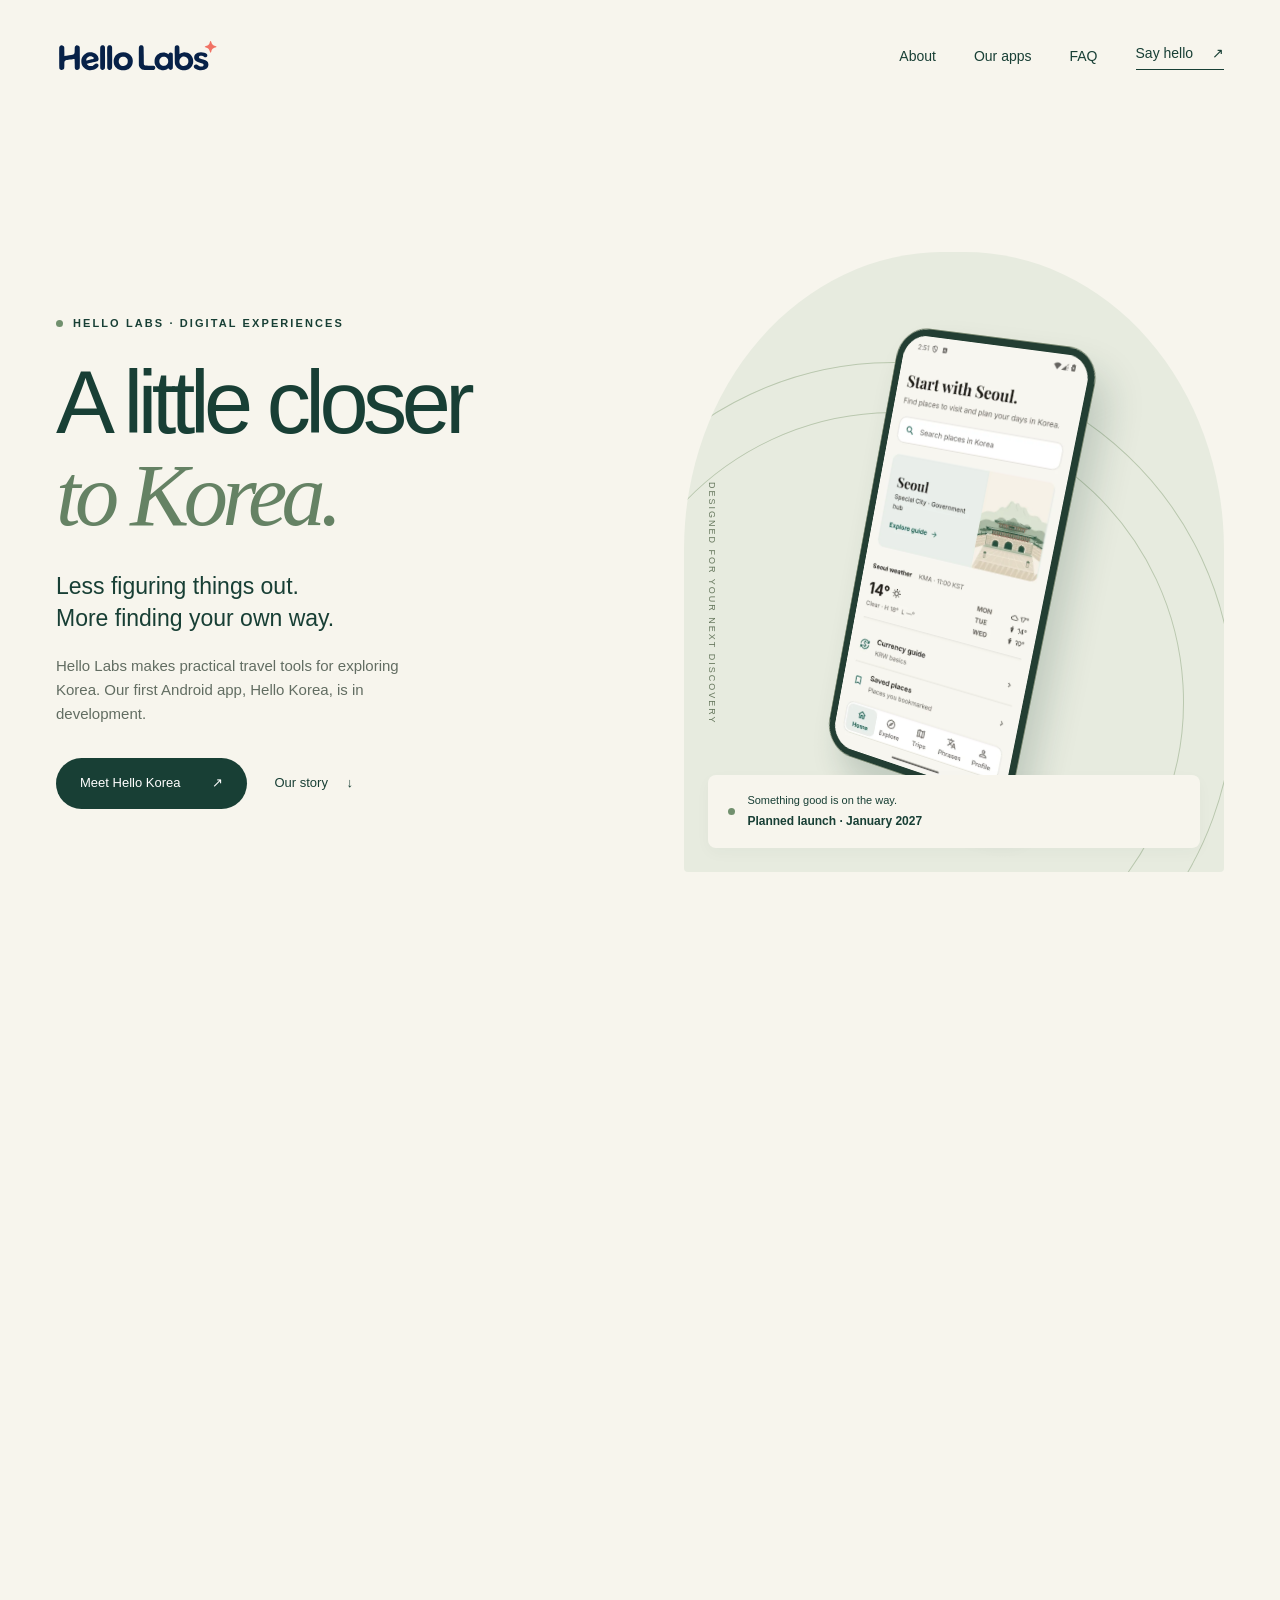
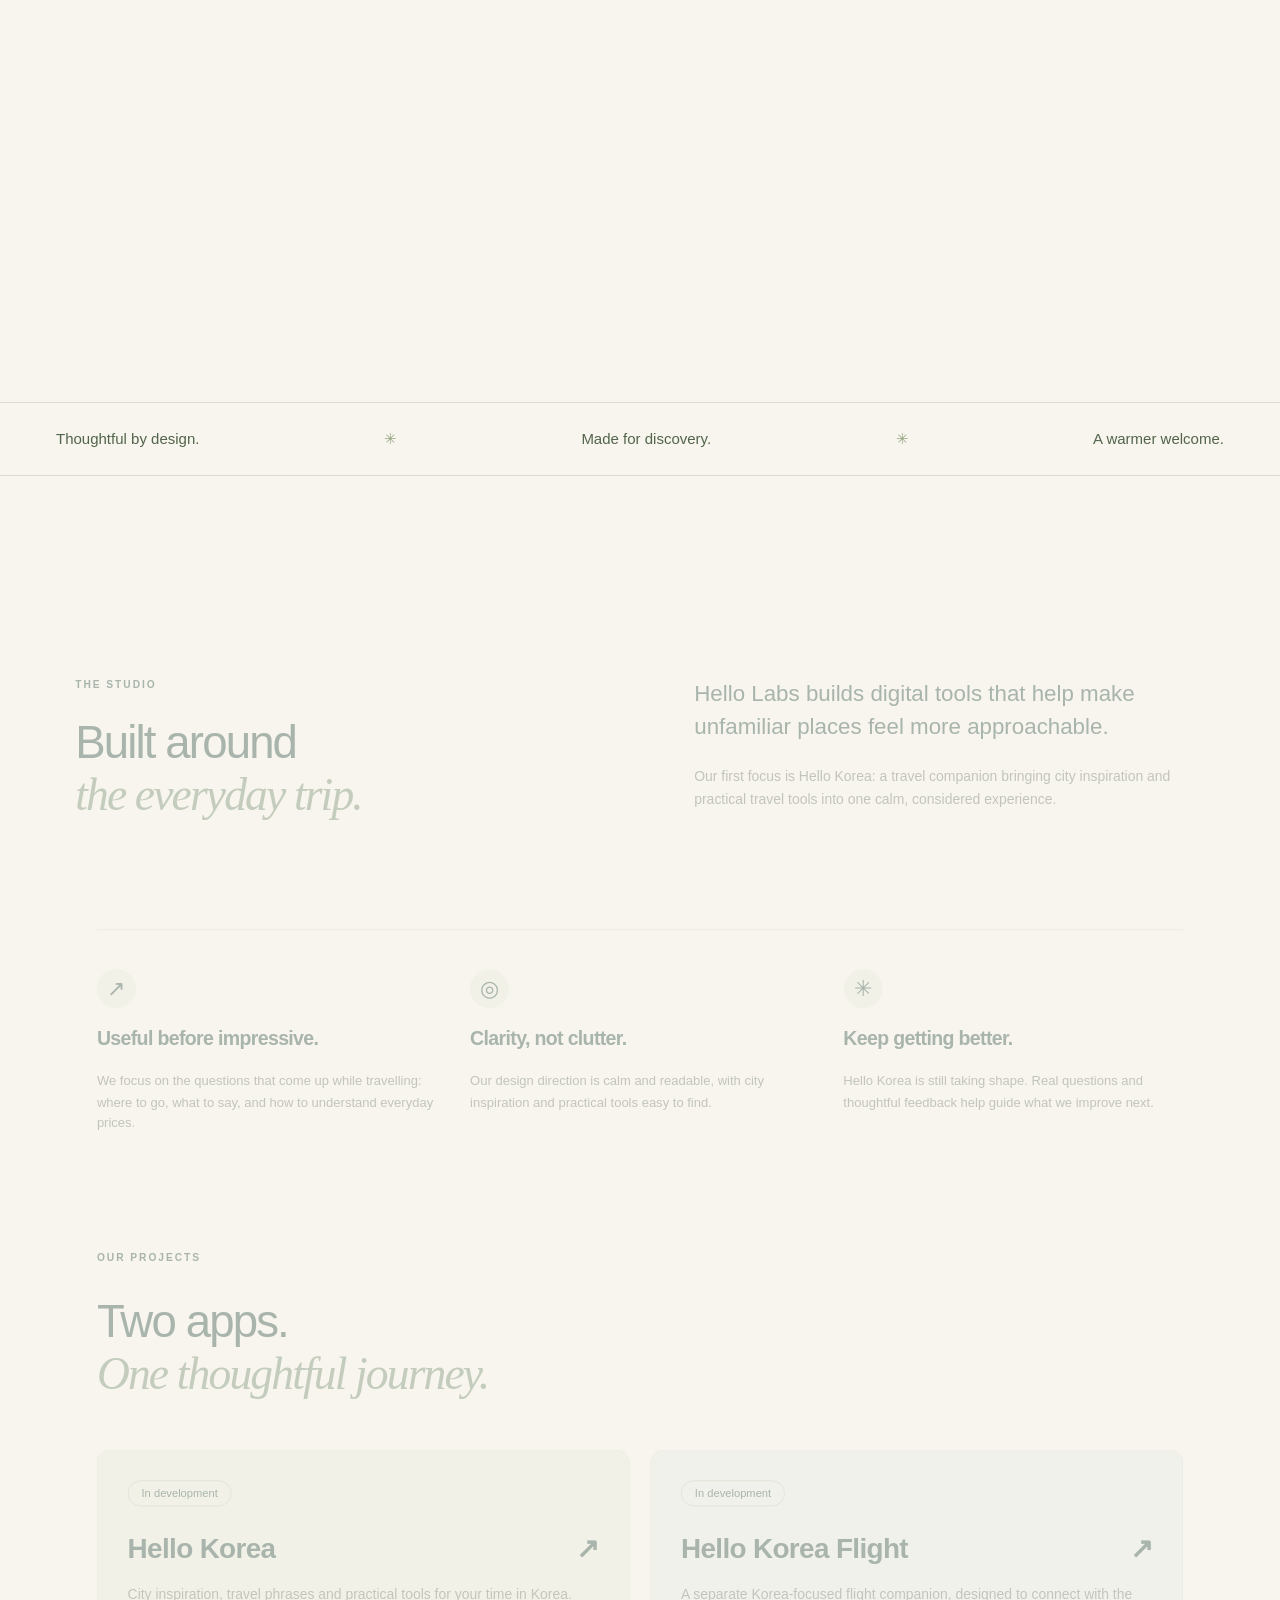
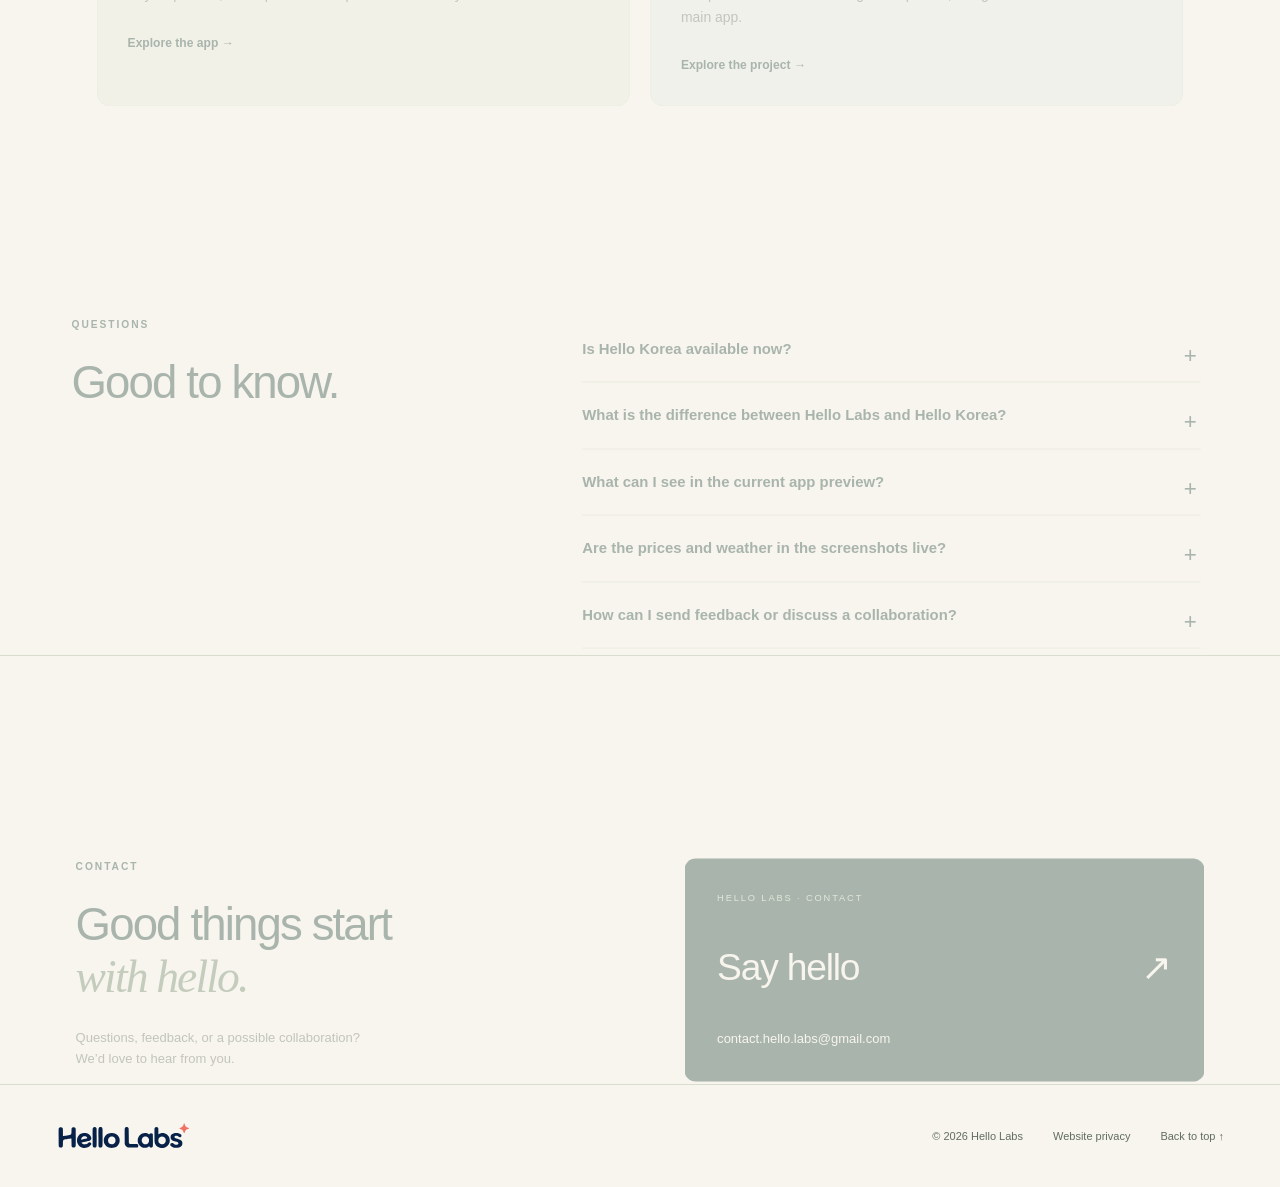
==== index.html @ 10bfa1ae "Unify selected emphasis with original sage Georgia italic typography" ====
<!doctype html>
<html lang="en"><head><meta charset="utf-8"><meta name="viewport" content="width=device-width,initial-scale=1"><meta name="theme-color" content="#163e34"><title>Hello Labs</title><meta name="description" content="Hello Labs is building Hello Korea, a thoughtful travel companion for exploring Korea. Discover our app and get in touch."><link rel="canonical" href="https://hello-labs-app.github.io/"><link rel="icon" href="assets/favicon.svg" type="image/svg+xml"><meta property="og:title" content="Hello Labs · A little closer to Korea"><meta property="og:description" content="Thoughtful apps. Meaningful journeys. Meet Hello Korea, coming January 2027."><meta property="og:type" content="website"><meta property="og:url" content="https://hello-labs-app.github.io/"><link rel="stylesheet" href="style.css?v=20261115-type9"></head>
<body><a class="skip" href="#main">Skip to content</a><header class="header"><a class="brand" href="#" aria-label="Hello Labs home"><img src="assets/hello-labs-logo.svg" width="1080" height="240" alt="Hello Labs"></a><nav aria-label="Main navigation"><a href="#about">About</a><a href="#products">Our apps</a><a href="#questions">FAQ</a><a class="nav-contact" href="#contact">Say hello <span aria-hidden="true">↗</span></a></nav></header>
<main id="main"><section class="hero"><div class="hero-copy"><p class="eyebrow"><span class="dot"></span> HELLO LABS · DIGITAL EXPERIENCES</p><h1>A little closer<br><em>to Korea.</em></h1><p class="lead">Less figuring things out.<br>More finding your own way.</p><p class="intro">Hello Labs makes practical travel tools for exploring Korea. Our first Android app, Hello Korea, is in development.</p><div class="actions"><a class="button" href="hello-korea-app/">Meet Hello Korea <span aria-hidden="true">↗</span></a><a class="text-link" href="#about">Our story <span aria-hidden="true">↓</span></a></div></div><div class="hero-art"><div class="orbit orbit-one"></div><div class="orbit orbit-two"></div><span class="vertical-label">DESIGNED FOR YOUR NEXT DISCOVERY</span><div class="phone"><img src="assets/home.webp" width="540" height="1170" alt="Hello Korea home screen showing a Seoul city guide, weather and travel tools" fetchpriority="high"></div><div class="release-note"><span class="dot"></span><div>Something good is on the way.<strong>Planned launch · January 2027</strong></div></div></div></section>
<div class="ribbon"><span>Thoughtful by design.</span><span aria-hidden="true">✳</span><span>Made for discovery.</span><span aria-hidden="true">✳</span><span>A warmer welcome.</span></div>
<section id="about" class="about section"><div><p class="eyebrow">THE STUDIO</p><h2>Built around<br><em>the everyday trip.</em></h2></div><div class="about-copy"><p class="large-copy">Hello Labs builds digital tools that help make unfamiliar places feel more approachable.</p><p>Our first focus is Hello Korea: a travel companion bringing city inspiration and practical travel tools into one calm, considered experience.</p></div><div class="principles"><article><span class="principle-icon" aria-hidden="true">↗</span><h3>Useful before impressive.</h3><p>We focus on the questions that come up while travelling: where to go, what to say, and how to understand everyday prices.</p></article><article><span class="principle-icon" aria-hidden="true">◎</span><h3>Clarity, not clutter.</h3><p>Our design direction is calm and readable, with city inspiration and practical tools easy to find.</p></article><article><span class="principle-icon" aria-hidden="true">✳</span><h3>Keep getting better.</h3><p>Hello Korea is still taking shape. Real questions and thoughtful feedback help guide what we improve next.</p></article></div></section>
<section id="products" class="section portfolio"><p class="eyebrow">OUR PROJECTS</p><h2>Two apps.<br><em>One thoughtful journey.</em></h2><div class="portfolio-grid"><a class="project-card" href="hello-korea-app/"><span class="pill">In development</span><h3>Hello Korea <span aria-hidden="true">↗</span></h3><p>City inspiration, travel phrases and practical tools for your time in Korea.</p><strong>Explore the app →</strong></a><a class="project-card flight-card" href="hello-korea-flight/"><span class="pill">In development</span><h3>Hello Korea Flight <span aria-hidden="true">↗</span></h3><p>A separate Korea-focused flight companion, designed to connect with the main app.</p><strong>Explore the project →</strong></a></div></section>

<section id="questions" class="faq section"><div><p class="eyebrow">QUESTIONS</p><h2>Good to know.</h2></div><div class="faq-items"><details><summary>Is Hello Korea available now?</summary><div><p>Not yet. Hello Korea is in development, with an Android launch planned for January 2027. The exact release date and final features may change. The screens on this website are development previews.</p></div></details><details><summary>What is the difference between Hello Labs and Hello Korea?</summary><div><p>Hello Labs is the team behind the product. Hello Korea is our Korea travel app project. This is the Hello Labs introduction website, not the app itself.</p></div></details><details><summary>What can I see in the current app preview?</summary><div><p>The previews show a city-focused home screen, a Korean phrase guide and a currency guide. They illustrate the current design and feature direction, rather than a guarantee that every function is ready for release.</p></div></details><details><summary>Are the prices and weather in the screenshots live?</summary><div><p>No. These are captured app screens, not live data on this website. Currency comparisons are for reference and do not guarantee the rate offered by a bank, card issuer or exchange provider.</p></div></details><details><summary>How can I send feedback or discuss a collaboration?</summary><div><p>Email <a href="mailto:contact.hello.labs@gmail.com">contact.hello.labs@gmail.com</a>. Tell us what you’re working on or what you’d like to see improved. If you share a screenshot, please remove account details and other personal information first.</p></div></details></div></section>
<section id="contact" class="contact section"><div><p class="eyebrow">CONTACT</p><h2>Good things start<br><em>with hello.</em></h2><p>Questions, feedback, or a possible collaboration?<br>We’d love to hear from you.</p></div><a class="contact-card" href="mailto:contact.hello.labs@gmail.com"><span>HELLO LABS · CONTACT</span><strong>Say hello <span aria-hidden="true">↗</span></strong><span class="email">contact.hello.labs@gmail.com</span></a></section></main><footer><a class="brand footer-brand" href="#"><img src="assets/hello-labs-logo.svg" width="1080" height="240" alt="Hello Labs"></a><p>© 2026 Hello Labs</p><a href="privacy.html">Website privacy</a><a href="#main">Back to top ↑</a></footer><script src="motion.js?v=20261115-type9" defer></script></body></html>
---- style.css ----
:root{--paper:#f7f5ed;--green:#183f35;--sage:#dce4d5;--muted:#626d62;--line:#d8ddd0;--accent:#d6ab68}*{box-sizing:border-box}html{scroll-behavior:smooth;scroll-padding-top:40px}body{margin:0;background:var(--paper);color:var(--green);font-family:Arial,"Noto Sans KR",sans-serif;line-height:1.6}a{color:inherit;text-decoration:none}a:focus-visible{outline:3px solid #b4782b;outline-offset:6px}img{display:block;width:100%;height:auto}.header,main,footer{max-width:1320px;margin:auto}.header{height:112px;display:flex;align-items:center;justify-content:space-between;padding:0 56px}.brand{font-weight:800;font-size:34px;letter-spacing:-2px;display:inline-flex;align-items:baseline;line-height:1}.brand small{font-size:10px;letter-spacing:2px;margin-left:10px;font-weight:600}.brand-dot{color:#ac693c}nav{display:flex;gap:38px;align-items:center;font-size:14px}.nav-contact{border-bottom:1px solid var(--green);padding-bottom:4px}.nav-contact span{margin-left:15px}.hero{padding:54px 56px 90px;display:grid;grid-template-columns:1.12fr 1fr;gap:24px;align-items:center;min-height:760px}.eyebrow{font-size:11px;font-weight:700;letter-spacing:2.1px;margin:0 0 25px;display:flex;align-items:center;gap:10px}.dot{display:inline-block;background:#71906e;border-radius:50%;width:7px;height:7px;flex:none}h1,h2,h3,p{margin-top:0}h1{font-size:clamp(64px,6.9vw,92px);font-weight:500;letter-spacing:-5.5px;line-height:1.04;margin-bottom:28px}em{font-family:Georgia,serif;font-weight:400}h1 em{color:#658264}h2{font-size:49px;letter-spacing:-2px;line-height:1.15;font-weight:500;margin-bottom:25px}h3{font-size:23px;line-height:1.25;letter-spacing:-.7px}.lead{font-size:23px;line-height:1.4;margin-bottom:20px}.intro{font-size:15px;max-width:380px;color:var(--muted)}.actions{display:flex;gap:27px;align-items:center;margin-top:32px}.button{background:var(--green);color:white;border-radius:50px;padding:15px 24px;font-size:13px;display:inline-flex;gap:32px;align-items:center}.button:hover{background:#2d5849}.text-link{font-size:13px}.text-link span{margin-left:15px}.korean{font-size:12px;color:var(--muted);margin:30px 0 0}.hero-art{height:620px;position:relative;display:flex;align-items:center;justify-content:center;background:#e7ebdf;border-radius:48% 48% 4px 4px;overflow:hidden}.orbit{position:absolute;width:580px;height:580px;border:1px solid #bac8af;border-radius:50%;transform:rotate(-25deg);top:160px;left:-80px}.orbit-two{width:680px;height:680px;top:110px;left:-130px}.phone{width:244px;border:8px solid #233e33;outline:1px solid #7d8b74;border-radius:36px;overflow:hidden;transform:rotate(8deg);box-shadow:20px 25px 40px #183f3530;position:relative;z-index:1;background:var(--paper)}.vertical-label{position:absolute;left:20px;top:230px;writing-mode:vertical-rl;font-size:9px;letter-spacing:2px;color:#66775d}.release-note{position:absolute;bottom:24px;left:24px;right:24px;background:var(--paper);padding:17px 20px;border-radius:8px;display:flex;gap:12px;align-items:center;z-index:2;box-shadow:0 5px 15px #183f3508;font-size:11px}.release-note strong{display:block;font-size:12px;margin-top:2px}.ribbon{border-block:1px solid var(--line);padding:24px 56px;display:flex;justify-content:space-between;gap:20px;font-size:15px;color:#52644b}.ribbon>span:nth-child(even){color:#96a785}.section{padding:94px 56px;scroll-margin-top:10px}.about{display:grid;grid-template-columns:1fr 1fr;gap:70px}.about-copy p{color:var(--muted);font-size:15px}.about-copy .large-copy{font-size:24px;line-height:1.5;color:var(--green)}.about-copy [lang=ko]{font-size:13px;line-height:1.9}.product{background:#e9eee3;border-radius:14px}.section-heading{display:flex;align-items:center;justify-content:space-between}.title-dot{color:#af7744}.pill{border:1px solid #b6c5b0;padding:6px 14px;border-radius:30px;font-size:12px;white-space:nowrap}.product-intro{font-size:19px;margin-bottom:40px}.product-intro span{font-size:13px;color:var(--muted)}.feature-grid{display:grid;grid-template-columns:repeat(3,1fr);gap:18px}.feature{padding:24px 23px 0;background:var(--paper);border:1px solid #d8dfd0;border-radius:13px;overflow:hidden}.feature-top{display:flex;justify-content:space-between;font-size:12px;color:#748269;margin-bottom:25px}.feature h3{min-height:58px;margin-bottom:14px}.feature p{font-size:13px;color:var(--muted);min-height:64px;margin-bottom:22px}.screen-crop{height:298px;overflow:hidden;border:1px solid #d7d8cc;border-bottom:0;border-radius:16px 16px 0 0;background:white}.screen-crop img{width:100%}.preview-note{font-size:11px;color:#61705a;margin:24px 0 0}.contact{display:grid;grid-template-columns:1fr 1fr;gap:50px;align-items:center}.contact p:not(.eyebrow){font-size:14px;color:var(--muted)}.contact [lang=ko]{font-size:12px!important}.contact-card{background:var(--green);color:var(--paper);padding:35px;border-radius:12px;display:flex;flex-direction:column;gap:34px}.contact-card>span:first-child{font-size:10px;letter-spacing:2px;color:#bacdb4}.contact-card strong{font-size:40px;font-weight:400;display:flex;justify-content:space-between;letter-spacing:-1.3px}.email{font-size:14px;overflow-wrap:anywhere}.contact-card:hover{background:#285345}footer{border-top:1px solid var(--line);padding:36px 56px;display:flex;align-items:center;gap:30px;font-size:11px;color:var(--muted)}footer .brand{margin-right:auto;color:var(--green);font-size:27px}footer p{margin:0}.skip{position:absolute;top:-80px;left:10px;background:var(--green);color:white;padding:10px;z-index:10}.skip:focus{top:10px}.legal{max-width:800px;padding:70px 28px;margin:auto}.legal h1{font-size:48px;letter-spacing:-2px}.legal h2{font-size:25px;letter-spacing:-.5px;margin-top:40px}.legal a{text-decoration:underline}.legal p{color:var(--muted)}@media(max-width:900px){.header{padding-inline:28px}.hero{padding:35px 28px 60px;gap:30px}h1{font-size:63px;letter-spacing:-3.5px}.hero-art{height:555px}.phone{width:213px}.section{padding:65px 28px}.about{gap:32px}h2{font-size:40px}.feature-grid{gap:12px}.feature{padding:18px 15px 0}.feature h3{font-size:20px;min-height:75px}.feature p{min-height:88px}.screen-crop{height:240px}.ribbon{padding-inline:28px}.contact-card{padding:25px}.contact-card strong{font-size:34px}footer{padding:30px 28px}}@media(max-width:640px){.header{height:88px;padding:0 22px}.brand{font-size:30px}nav{gap:20px;font-size:12px}nav>a:first-child{display:none}.hero{display:flex;flex-direction:column;align-items:stretch;padding:35px 22px 50px;gap:42px;min-height:0}.eyebrow{font-size:9px;letter-spacing:1.5px;margin-bottom:22px}h1{font-size:67px;letter-spacing:-4px}.lead{font-size:21px}.intro{max-width:360px}.hero-art{height:550px;max-width:450px;width:100%;align-self:center}.phone{width:214px}.ribbon{padding:20px 22px;font-size:11px;gap:12px}.ribbon>span:nth-last-child(-n+2){display:none}.section{padding:58px 22px}.about,.contact{grid-template-columns:1fr;gap:12px}h2{font-size:39px}.about-copy .large-copy{font-size:21px}.feature-grid{grid-template-columns:1fr;gap:20px}.feature{padding:25px 24px 0}.feature h3{min-height:0;font-size:25px}.feature p{min-height:0;max-width:310px}.screen-crop{height:360px;max-width:320px;margin:auto}.feature-top{margin-bottom:20px}.section-heading{align-items:start;gap:10px}.section-heading h2{font-size:34px}.pill{font-size:10px;margin-top:32px;padding:5px 10px}.contact-card{margin-top:14px;gap:26px}.contact-card strong{font-size:39px}footer{padding:30px 22px;flex-wrap:wrap;gap:20px}footer .brand{flex-basis:55%}footer>a:not(.brand){font-size:11px}}@media(prefers-reduced-motion:reduce){html{scroll-behavior:auto}}
/* Detailed studio, product and FAQ sections */
.principles{grid-column:1/-1;display:grid;grid-template-columns:repeat(3,1fr);gap:36px;border-top:1px solid var(--line);padding-top:42px}.principle-icon{display:inline-flex;width:42px;height:42px;border-radius:50%;background:#e7ecdf;align-items:center;justify-content:center;font-size:24px;margin-bottom:20px}.principles h3{font-size:21px}.principles p,.audience p{font-size:14px;color:var(--muted)}.principles [lang=ko],.audience [lang=ko]{font-size:12px;line-height:1.8}.feature-list{padding-left:16px;font-size:12px;line-height:1.7;color:#4f6556;min-height:66px;margin:0 0 15px}.feature .translation{font-size:11px;line-height:1.8;min-height:60px;margin-bottom:20px}.feature>p:not(.translation){min-height:84px}.feature .screen-crop{border-radius:14px 14px 0 0}.audience-grid{display:grid;grid-template-columns:repeat(3,1fr);gap:38px;margin-top:35px}.audience-number{font-family:Georgia,serif;font-size:50px;color:#a9b89d;display:block;padding-bottom:20px;border-bottom:1px solid var(--line);margin-bottom:25px}.audience h3{font-size:24px}.journey{display:grid;grid-template-columns:1fr 1fr;gap:60px;background:var(--green);color:var(--paper);border-radius:14px}.journey>.eyebrow,.journey p{color:#c1cfba}.journey p{font-size:14px}.journey [lang=ko]{font-size:12px}.journey ol{padding:0;margin:0;list-style:none}.journey li{display:flex;gap:24px;padding:24px 0;border-bottom:1px solid #ffffff28}.journey li:first-child{padding-top:0}.journey li:last-child{border:0;padding-bottom:0}.journey li>span{font-size:12px;color:#b7c6ac;padding-top:6px}.journey h3{font-size:23px;margin:0 0 12px}.journey li p{margin-bottom:7px}.faq{display:grid;grid-template-columns:.8fr 1.2fr;gap:60px}.faq>div>p[lang=ko]{font-size:13px;color:var(--muted)}details{border-bottom:1px solid var(--line)}summary{position:relative;cursor:pointer;list-style:none;padding:24px 35px 24px 0;font-size:16px;font-weight:600;line-height:1.4}summary::-webkit-details-marker{display:none}summary:after{content:'+';position:absolute;right:4px;top:25px;font-size:24px;font-weight:400}details[open] summary:after{content:'−'}summary span{display:block;font-size:12px;color:var(--muted);font-weight:400;margin-top:8px}summary:focus-visible{outline:3px solid #b4782b;outline-offset:3px}details>div{padding:0 30px 12px 0}details p{font-size:14px;color:var(--muted)}details p[lang=ko]{font-size:12px;line-height:1.9}details a{text-decoration:underline;overflow-wrap:anywhere}.contact{border-top:1px solid var(--line)}@media(max-width:900px){.principles{gap:24px}.audience-grid{gap:25px}.journey,.faq{gap:32px}.feature-list{min-height:105px}.feature .translation{min-height:85px}.feature>p:not(.translation){min-height:110px}}@media(max-width:640px){nav{gap:14px}nav>a:nth-child(2){display:none}.principles,.audience-grid{grid-template-columns:1fr;gap:26px}.principles{padding-top:30px;margin-top:16px}.principles article{padding-bottom:16px}.principles p,.audience p{max-width:450px}.principle-icon{margin-bottom:14px}.audience-grid{margin-top:15px}.audience-number{font-size:40px;padding-bottom:10px;margin-bottom:18px}.feature-list{min-height:0}.feature .translation{min-height:0}.feature>p:not(.translation){min-height:0}.journey,.faq{grid-template-columns:1fr;gap:30px}.journey h2{font-size:37px}.faq h2{font-size:35px}.faq{padding-bottom:48px}summary{font-size:15px}.journey li{gap:20px}}
.portfolio{padding-top:0}.portfolio-grid{display:grid;grid-template-columns:1fr 1fr;gap:22px;margin-top:35px}.project-card{padding:32px;border:1px solid var(--line);border-radius:14px;background:#e7ecdf;display:block;transition:transform .2s}.project-card:hover{transform:translateY(-4px)}.project-card h3{font-size:30px;margin:28px 0 20px;display:flex;justify-content:space-between;gap:12px}.project-card p{font-size:15px;color:var(--muted)}.project-card [lang=ko]{font-size:12px}.project-card strong{display:block;font-size:13px;margin-top:30px}.flight-card{background:#e4ebe8}.product-more{margin-top:32px}.product-hero{padding-top:45px;padding-bottom:60px}.breadcrumb{display:block;font-size:12px;color:var(--muted);margin-bottom:55px}.product-hero h1{font-size:clamp(50px,6.4vw,86px);letter-spacing:-4px;line-height:1.08}.product-lead{max-width:640px;font-size:22px;line-height:1.5}.product-ko{max-width:640px;font-size:14px;color:var(--muted);margin-bottom:25px}.detail-split{display:grid;grid-template-columns:1fr 1fr;gap:80px;align-items:center;border-top:1px solid var(--line)}.detail-split p{color:var(--muted);font-size:16px}.detail-split [lang=ko]{font-size:13px}.status-box{padding:24px;background:#e9eee3;border-radius:10px;margin-top:30px}.status-box strong{font-size:14px}.status-box p{font-size:13px;margin:10px 0 0}.detail-phone{max-width:280px;margin:auto}.detail-phone img{border-radius:25px;border:7px solid var(--green);box-shadow:12px 15px 35px #183f3518}figcaption{font-size:11px;color:var(--muted);margin-top:18px;text-align:center}.detail-features{background:#e9eee3;border-radius:14px}.preview-gallery{display:grid;grid-template-columns:1.3fr 1fr 1fr;gap:35px;align-items:center}.preview-gallery figure{margin:0}.preview-gallery img{border-radius:17px;border:1px solid var(--line)}.preview-gallery p{font-size:14px;color:var(--muted)}.preview-gallery h2{font-size:37px}.preview-gallery [lang=ko]{font-size:12px}.sibling{border-top:1px solid var(--line);border-bottom:1px solid var(--line)}.sibling p{color:var(--muted)}.sibling [lang=ko]{font-size:13px}.sibling .text-link{display:inline-block;border-bottom:1px solid var(--green);padding-bottom:7px;margin-top:15px}.product-cta{text-align:center}.product-cta .eyebrow{justify-content:center}.product-cta p{font-size:14px;color:var(--muted)}.product-cta [lang=ko]{font-size:12px;margin-top:22px}.flight-visual{margin-inline:56px;background:var(--green);border-radius:16px;color:var(--paper);padding:45px 60px}.route-label{font-size:10px;letter-spacing:2px;color:#c1cfba}.route-line{display:flex;align-items:center;gap:18px;margin:45px 0 20px}.route-point{width:14px;height:14px;flex:none;border:3px solid #d3dfc7;border-radius:50%}.route-dash{flex:1;border-top:1px dashed #b5c5ad}.plane{font-size:52px;line-height:1}.route-captions{display:flex;justify-content:space-between;font-size:19px}.route-captions span:last-child{text-align:right}.route-captions small{font-size:12px;color:#c1cfba}.flight-visual>p{font-size:10px;color:#c1cfba;text-align:center;margin:30px 0 0}.section-note{font-size:14px;color:var(--muted);max-width:600px}.section-note[lang=ko]{font-size:12px}.flight-notice{max-width:900px}.flight-notice p{color:var(--muted)}.flight-notice [lang=ko]{font-size:13px}@media(max-width:900px){.detail-split{gap:40px}.preview-gallery{gap:20px;grid-template-columns:1fr 1fr}.preview-gallery>div{grid-column:1/-1}.preview-gallery figure{max-width:300px}.flight-visual{margin-inline:28px;padding:35px}.project-card{padding:25px}.project-card h3{font-size:25px}}@media(max-width:640px){.portfolio-grid,.detail-split{grid-template-columns:1fr}.portfolio{padding-top:0}.product-hero{padding-top:28px}.product-hero h1{font-size:51px;letter-spacing:-2.7px}.product-lead{font-size:19px}.breadcrumb{margin-bottom:35px}.detail-phone{max-width:250px;margin-top:15px}.project-card h3{font-size:27px}.project-card .pill{margin:0}.preview-gallery{gap:16px}.preview-gallery h2{font-size:34px}.flight-visual{margin-inline:22px;padding:30px 23px}.route-captions{font-size:15px}.route-line{gap:12px}.flight-notice h2{font-size:35px}}@media(prefers-reduced-motion:reduce){.project-card{transition:none}.project-card:hover{transform:none}}

/* User-edited Hello Labs wordmark, original vector paths and colors. */
.brand{display:inline-flex;align-items:center;letter-spacing:normal;flex-shrink:0}.brand img{width:164px;height:auto;display:block}footer .brand img{width:136px}.legal>.brand{margin-bottom:10px}@media(max-width:640px){.brand img{width:137px}footer .brand{flex-basis:auto;margin-right:auto}.header nav{gap:12px}}
/* Native-scroll editorial slides; no wheel/touch interception or scroll snapping. */
.screenshot-slide{min-height:85svh;gap:clamp(35px,7vw,100px);padding-block:90px}.screenshot-slide>div{max-width:510px}.screenshot-slide .detail-phone{width:100%;max-width:288px}.screenshot-slide .detail-phone img{box-shadow:14px 25px 50px #183f3518}.screenshot-slide.slide-reverse>div{order:2}.screenshot-slide.slide-reverse>figure{order:1}.screenshot-slide.slide-reverse{background:#edf0e6;border-radius:16px}.scroll-reveal{opacity:0;transform:translateY(28px);transition:opacity .7s ease,transform .7s cubic-bezier(.2,.7,.25,1)}.scroll-reveal.is-visible{opacity:1;transform:none}.screenshot-slide.scroll-reveal .detail-phone{transform:translateY(16px) rotate(1.5deg);transition:transform 1s cubic-bezier(.2,.7,.25,1)}.screenshot-slide.is-visible .detail-phone{transform:none}@media(max-width:640px){.screenshot-slide{min-height:0;padding-block:56px;gap:25px}.screenshot-slide .detail-phone{max-width:min(72vw,280px)}.screenshot-slide.slide-reverse>div,.screenshot-slide.slide-reverse>figure{order:initial}.scroll-reveal{transform:translateY(16px);transition-duration:.45s}}@media(prefers-reduced-motion:reduce){.scroll-reveal,.scroll-reveal.is-visible{opacity:1;transform:none;transition:none}.screenshot-slide.scroll-reveal .detail-phone{transform:none;transition:none}}
/* Scroll-linked product story: a pinned stage, continuously scrubbed in either direction. */
.scroll-story{position:relative}.scroll-stage{position:sticky;top:0;height:100svh;min-height:620px;overflow:hidden;background:var(--paper);perspective:1100px}.scroll-stage .story-panel{position:absolute;inset:0;margin:0;border:0;border-radius:0;min-height:0;padding:40px 70px 65px;display:grid;grid-template-columns:1.1fr 1fr;gap:70px;align-items:center;background:transparent;transition:none;transform:none}.scroll-stage .story-panel>div,.scroll-stage .story-panel>figure{order:initial!important;will-change:transform}.scroll-stage .story-panel h2{font-size:clamp(32px,4vw,53px)}.scroll-stage .story-panel p{font-size:15px}.scroll-stage .story-panel .detail-phone{width:min(100%,32vh);max-width:290px;margin:auto;transform-origin:50% 50%;transition:none}.scroll-stage .story-panel .detail-phone img{max-height:76svh;object-fit:contain}.scroll-stage .story-panel figcaption{font-size:10px;margin-top:10px}.story-meter{position:absolute;bottom:22px;left:70px;right:70px;height:2px;background:#d9dfd1}.story-meter>span{position:absolute;inset:0;background:var(--green);transform-origin:left}.story-meter small{position:absolute;right:0;bottom:9px;font-size:9px;letter-spacing:1.5px;color:var(--muted)}.motion-disabled .scroll-stage{position:static;height:auto;min-height:0;overflow:visible}.motion-disabled .story-panel{position:relative;opacity:1!important;pointer-events:auto!important}.motion-disabled .story-meter{display:none}@media(max-width:640px){.scroll-stage{min-height:600px}.scroll-stage .story-panel{padding:24px 24px 48px;grid-template-columns:1fr;grid-template-rows:auto 1fr;gap:12px;align-content:start}.scroll-stage .story-panel h2{font-size:29px;letter-spacing:-1px;margin-bottom:10px}.scroll-stage .story-panel p{font-size:12px;line-height:1.45;margin-bottom:8px}.scroll-stage .story-panel .eyebrow{font-size:9px;margin-bottom:10px}.scroll-stage .story-panel .status-box{margin-top:10px;padding:10px}.scroll-stage .story-panel .status-box strong{font-size:12px}.scroll-stage .story-panel .detail-phone{width:auto;height:100%;max-height:48svh;max-width:52vw;display:flex;flex-direction:column;align-items:center}.scroll-stage .story-panel .detail-phone img{width:auto;height:calc(100% - 24px);max-height:43svh;max-width:100%;border-width:5px;border-radius:20px}.scroll-stage .story-panel figcaption{font-size:8px}.story-meter{left:24px;right:24px;bottom:18px}}@media(prefers-reduced-motion:reduce){.scroll-story{height:auto!important}.scroll-stage{position:static;height:auto;min-height:0;overflow:visible}.scroll-stage .story-panel{position:relative;opacity:1!important;pointer-events:auto!important}.scroll-stage .story-panel>div,.scroll-stage .story-panel>figure{transform:none!important}.story-meter{display:none}}

/* A genuinely pinned, scroll-scrubbed homepage hero. */
.hero-scroll-track{height:210svh;position:relative}.hero-scroll-track>.hero{position:sticky;top:0;min-height:100svh;height:100svh;padding-block:35px;overflow:hidden}.hero-scroll-track .hero-art{height:min(77svh,620px);transform-origin:center}.hero-scroll-track .hero-copy{transform-origin:left center}.hero-scroll-track .phone{will-change:transform}.hero-scroll-track.motion-disabled{height:auto}.hero-scroll-track.motion-disabled>.hero{position:relative;height:auto;min-height:760px}@media(max-width:640px){.hero-scroll-track{height:190svh}.hero-scroll-track>.hero{padding:18px 22px;gap:16px;grid-template-columns:1fr;grid-template-rows:auto 1fr;min-height:650px}.hero-scroll-track h1{font-size:46px;letter-spacing:-2.6px;margin-bottom:12px}.hero-scroll-track .eyebrow{font-size:9px;margin-bottom:12px}.hero-scroll-track .lead{font-size:17px;margin-bottom:10px}.hero-scroll-track .intro{font-size:12px;margin-bottom:8px}.hero-scroll-track .actions{margin-top:14px}.hero-scroll-track .hero-art{height:100%;min-height:230px;max-height:43svh;border-radius:80px 80px 8px 8px}.hero-scroll-track .phone{width:145px}.hero-scroll-track .release-note{font-size:9px;bottom:10px;padding:8px 12px;left:12px;right:12px}.hero-scroll-track .release-note strong{font-size:10px}.hero-scroll-track .vertical-label{display:none}}@media(prefers-reduced-motion:reduce){.hero-scroll-track{height:auto}.hero-scroll-track>.hero{position:relative;height:auto;min-height:0}.hero-scroll-track .phone,.hero-scroll-track .hero-copy,.hero-scroll-track .hero-art{transform:none!important}}
/* Short/zoomed viewports prioritize readable, reachable content over pinning. */
@media(max-width:640px){.hero-scroll-track>.hero{display:grid}.hero-scroll-track .hero-copy{min-width:0}}
@media(max-height:700px){.hero-scroll-track,.scroll-story{height:auto!important}.hero-scroll-track>.hero{position:relative;height:auto;min-height:0;overflow:visible}.hero-scroll-track .hero-art{height:430px;max-height:none}.scroll-stage{position:relative;height:auto;min-height:0;overflow:visible}.scroll-stage .story-panel{position:relative;opacity:1!important;clip-path:none!important;pointer-events:auto!important;padding-block:45px}.scroll-stage .story-panel>div,.scroll-stage .story-panel>figure{transform:none!important}.scroll-stage .story-panel .detail-phone{height:auto;max-height:none}.scroll-stage .story-panel .detail-phone img{height:auto;max-height:none}.hero-scroll-track .hero-copy,.hero-scroll-track .hero-art{transform:none!important}}

/* Shared editorial emphasis: same Georgia italic as the original Flight headline. */
h2 em{font-family:Georgia,serif;font-style:italic;font-weight:400;color:#658264}
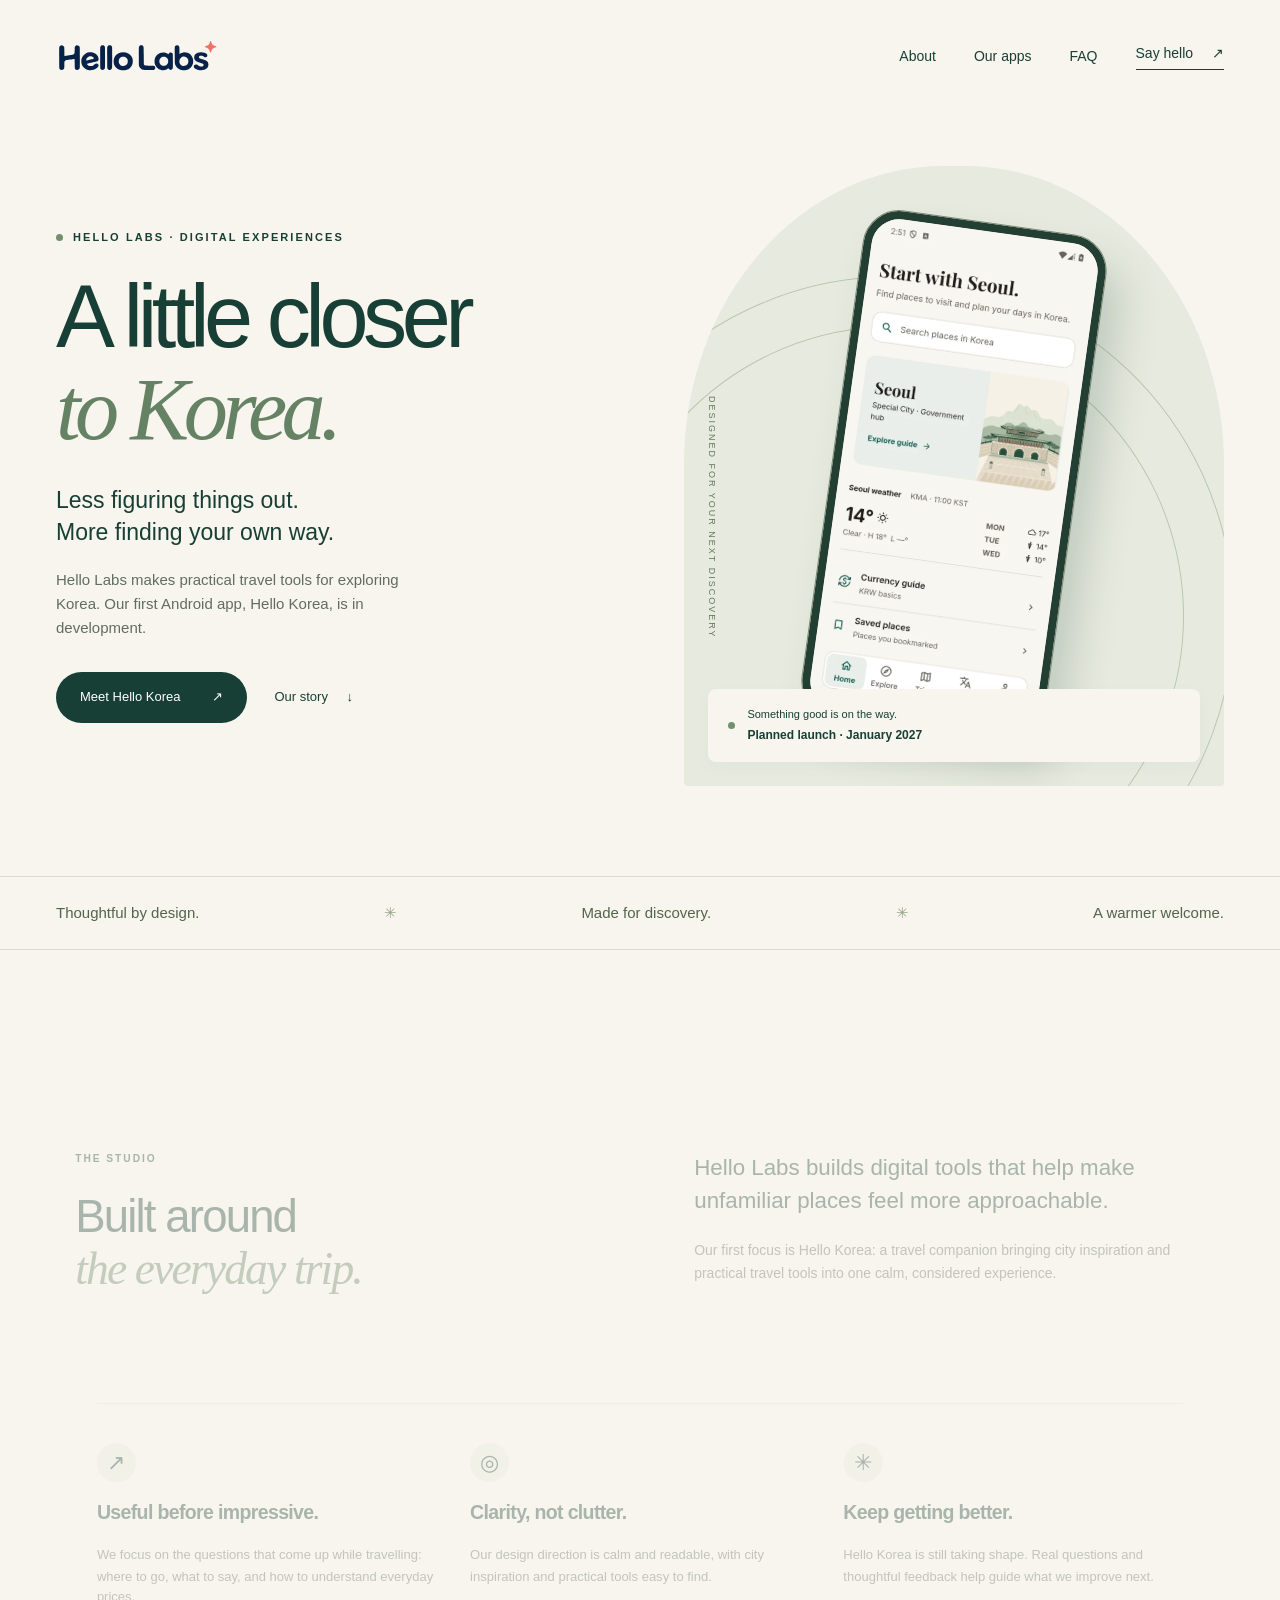
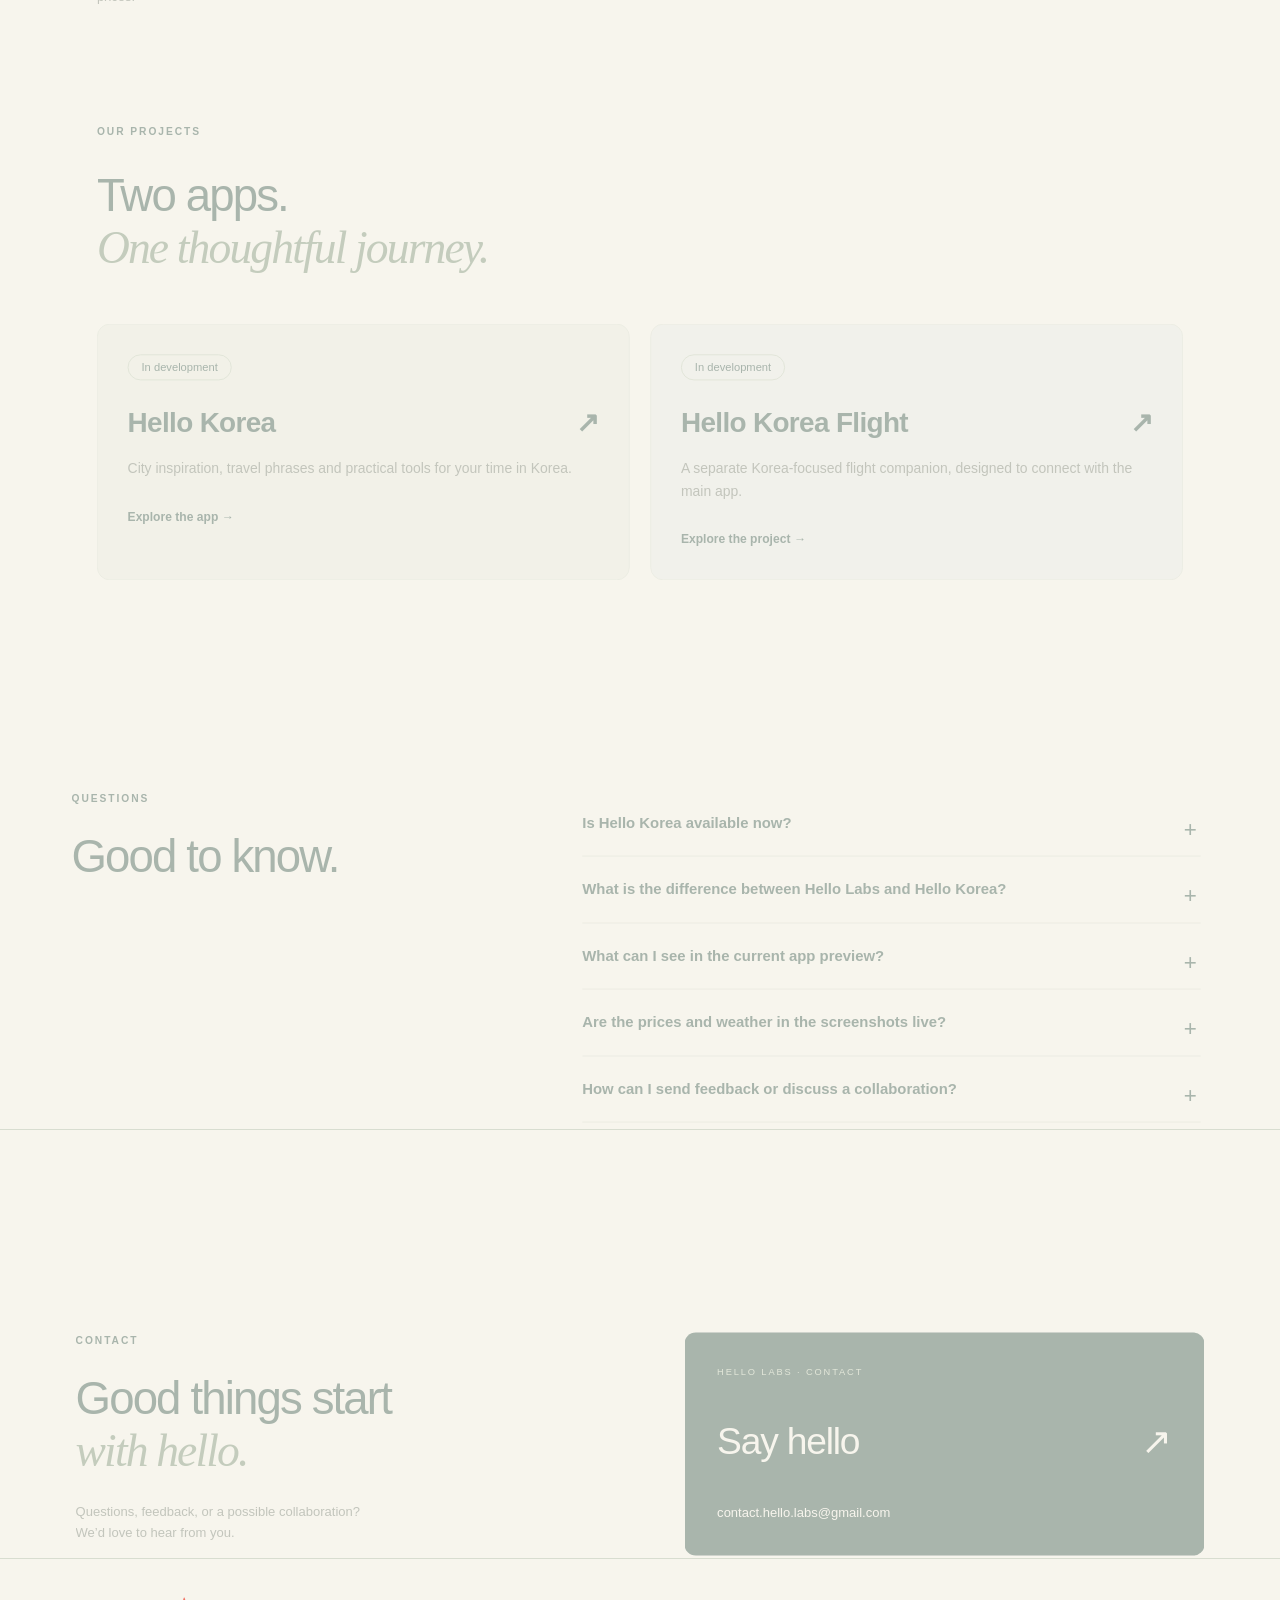
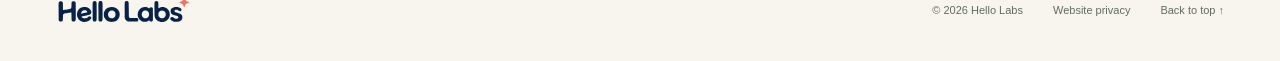
==== commit 9a9725db: "Keep homepage phone and launch card static as requested" ====
--- a/index.html
+++ b/index.html
@@ -1,5 +1,5 @@
 <!doctype html>
-<html lang="en"><head><meta charset="utf-8"><meta name="viewport" content="width=device-width,initial-scale=1"><meta name="theme-color" content="#163e34"><title>Hello Labs</title><meta name="description" content="Hello Labs is building Hello Korea, a thoughtful travel companion for exploring Korea. Discover our app and get in touch."><link rel="canonical" href="https://hello-labs-app.github.io/"><link rel="icon" href="assets/favicon.svg" type="image/svg+xml"><meta property="og:title" content="Hello Labs · A little closer to Korea"><meta property="og:description" content="Thoughtful apps. Meaningful journeys. Meet Hello Korea, coming January 2027."><meta property="og:type" content="website"><meta property="og:url" content="https://hello-labs-app.github.io/"><link rel="stylesheet" href="style.css?v=20261115-type9"></head>
+<html lang="en"><head><meta charset="utf-8"><meta name="viewport" content="width=device-width,initial-scale=1"><meta name="theme-color" content="#163e34"><title>Hello Labs</title><meta name="description" content="Hello Labs is building Hello Korea, a thoughtful travel companion for exploring Korea. Discover our app and get in touch."><link rel="canonical" href="https://hello-labs-app.github.io/"><link rel="icon" href="assets/favicon.svg" type="image/svg+xml"><meta property="og:title" content="Hello Labs · A little closer to Korea"><meta property="og:description" content="Thoughtful apps. Meaningful journeys. Meet Hello Korea, coming January 2027."><meta property="og:type" content="website"><meta property="og:url" content="https://hello-labs-app.github.io/"><link rel="stylesheet" href="style.css?v=20261115-static10"></head>
 <body><a class="skip" href="#main">Skip to content</a><header class="header"><a class="brand" href="#" aria-label="Hello Labs home"><img src="assets/hello-labs-logo.svg" width="1080" height="240" alt="Hello Labs"></a><nav aria-label="Main navigation"><a href="#about">About</a><a href="#products">Our apps</a><a href="#questions">FAQ</a><a class="nav-contact" href="#contact">Say hello <span aria-hidden="true">↗</span></a></nav></header>
 <main id="main"><section class="hero"><div class="hero-copy"><p class="eyebrow"><span class="dot"></span> HELLO LABS · DIGITAL EXPERIENCES</p><h1>A little closer<br><em>to Korea.</em></h1><p class="lead">Less figuring things out.<br>More finding your own way.</p><p class="intro">Hello Labs makes practical travel tools for exploring Korea. Our first Android app, Hello Korea, is in development.</p><div class="actions"><a class="button" href="hello-korea-app/">Meet Hello Korea <span aria-hidden="true">↗</span></a><a class="text-link" href="#about">Our story <span aria-hidden="true">↓</span></a></div></div><div class="hero-art"><div class="orbit orbit-one"></div><div class="orbit orbit-two"></div><span class="vertical-label">DESIGNED FOR YOUR NEXT DISCOVERY</span><div class="phone"><img src="assets/home.webp" width="540" height="1170" alt="Hello Korea home screen showing a Seoul city guide, weather and travel tools" fetchpriority="high"></div><div class="release-note"><span class="dot"></span><div>Something good is on the way.<strong>Planned launch · January 2027</strong></div></div></div></section>
 <div class="ribbon"><span>Thoughtful by design.</span><span aria-hidden="true">✳</span><span>Made for discovery.</span><span aria-hidden="true">✳</span><span>A warmer welcome.</span></div>
@@ -7,4 +7,4 @@
 <section id="products" class="section portfolio"><p class="eyebrow">OUR PROJECTS</p><h2>Two apps.<br><em>One thoughtful journey.</em></h2><div class="portfolio-grid"><a class="project-card" href="hello-korea-app/"><span class="pill">In development</span><h3>Hello Korea <span aria-hidden="true">↗</span></h3><p>City inspiration, travel phrases and practical tools for your time in Korea.</p><strong>Explore the app →</strong></a><a class="project-card flight-card" href="hello-korea-flight/"><span class="pill">In development</span><h3>Hello Korea Flight <span aria-hidden="true">↗</span></h3><p>A separate Korea-focused flight companion, designed to connect with the main app.</p><strong>Explore the project →</strong></a></div></section>
 
 <section id="questions" class="faq section"><div><p class="eyebrow">QUESTIONS</p><h2>Good to know.</h2></div><div class="faq-items"><details><summary>Is Hello Korea available now?</summary><div><p>Not yet. Hello Korea is in development, with an Android launch planned for January 2027. The exact release date and final features may change. The screens on this website are development previews.</p></div></details><details><summary>What is the difference between Hello Labs and Hello Korea?</summary><div><p>Hello Labs is the team behind the product. Hello Korea is our Korea travel app project. This is the Hello Labs introduction website, not the app itself.</p></div></details><details><summary>What can I see in the current app preview?</summary><div><p>The previews show a city-focused home screen, a Korean phrase guide and a currency guide. They illustrate the current design and feature direction, rather than a guarantee that every function is ready for release.</p></div></details><details><summary>Are the prices and weather in the screenshots live?</summary><div><p>No. These are captured app screens, not live data on this website. Currency comparisons are for reference and do not guarantee the rate offered by a bank, card issuer or exchange provider.</p></div></details><details><summary>How can I send feedback or discuss a collaboration?</summary><div><p>Email <a href="mailto:contact.hello.labs@gmail.com">contact.hello.labs@gmail.com</a>. Tell us what you’re working on or what you’d like to see improved. If you share a screenshot, please remove account details and other personal information first.</p></div></details></div></section>
-<section id="contact" class="contact section"><div><p class="eyebrow">CONTACT</p><h2>Good things start<br><em>with hello.</em></h2><p>Questions, feedback, or a possible collaboration?<br>We’d love to hear from you.</p></div><a class="contact-card" href="mailto:contact.hello.labs@gmail.com"><span>HELLO LABS · CONTACT</span><strong>Say hello <span aria-hidden="true">↗</span></strong><span class="email">contact.hello.labs@gmail.com</span></a></section></main><footer><a class="brand footer-brand" href="#"><img src="assets/hello-labs-logo.svg" width="1080" height="240" alt="Hello Labs"></a><p>© 2026 Hello Labs</p><a href="privacy.html">Website privacy</a><a href="#main">Back to top ↑</a></footer><script src="motion.js?v=20261115-type9" defer></script></body></html>
+<section id="contact" class="contact section"><div><p class="eyebrow">CONTACT</p><h2>Good things start<br><em>with hello.</em></h2><p>Questions, feedback, or a possible collaboration?<br>We’d love to hear from you.</p></div><a class="contact-card" href="mailto:contact.hello.labs@gmail.com"><span>HELLO LABS · CONTACT</span><strong>Say hello <span aria-hidden="true">↗</span></strong><span class="email">contact.hello.labs@gmail.com</span></a></section></main><footer><a class="brand footer-brand" href="#"><img src="assets/hello-labs-logo.svg" width="1080" height="240" alt="Hello Labs"></a><p>© 2026 Hello Labs</p><a href="privacy.html">Website privacy</a><a href="#main">Back to top ↑</a></footer><script src="motion.js?v=20261115-static10" defer></script></body></html>
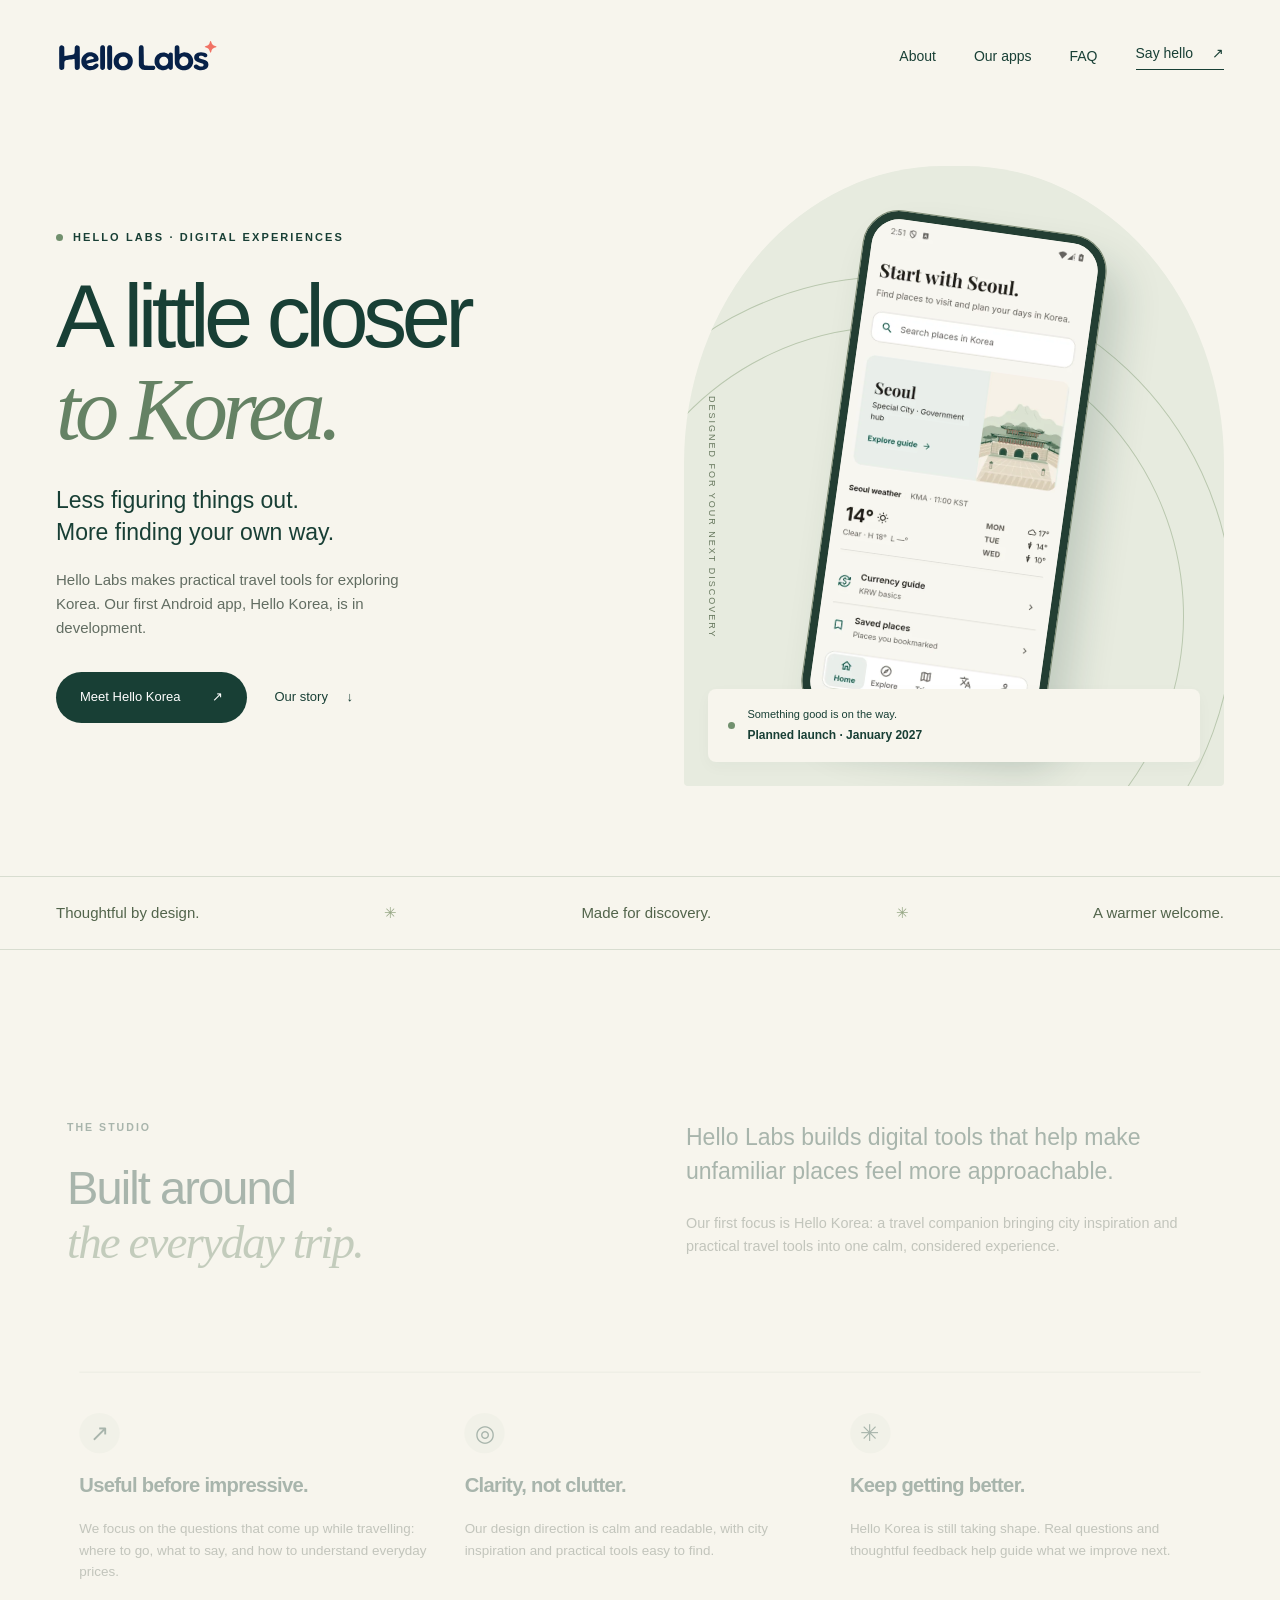
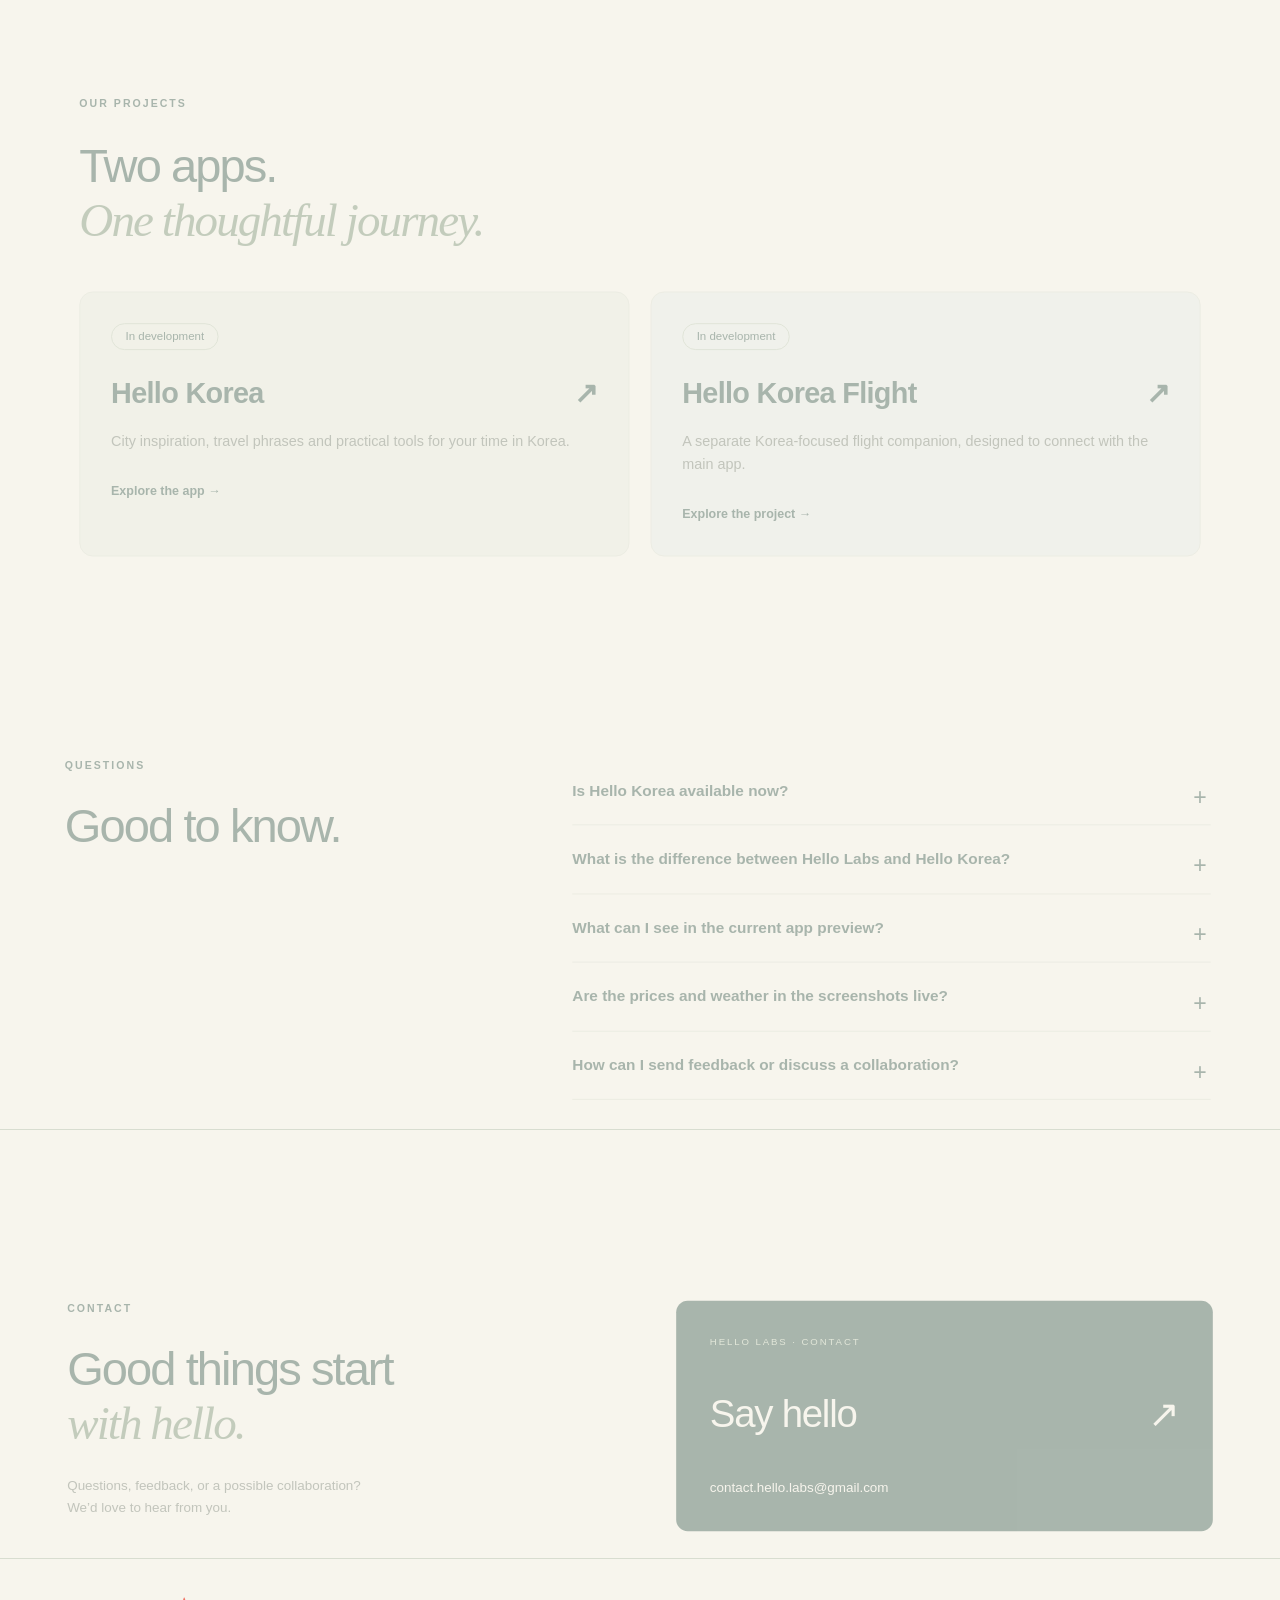
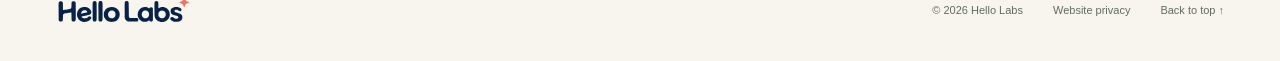
==== commit d70de694: "Use pinned self-hosted Anime.js for scroll motion" ====
--- a/index.html
+++ b/index.html
@@ -1,5 +1,5 @@
 <!doctype html>
-<html lang="en"><head><meta charset="utf-8"><meta name="viewport" content="width=device-width,initial-scale=1"><meta name="theme-color" content="#163e34"><title>Hello Labs</title><meta name="description" content="Hello Labs is building Hello Korea, a thoughtful travel companion for exploring Korea. Discover our app and get in touch."><link rel="canonical" href="https://hello-labs-app.github.io/"><link rel="icon" href="assets/favicon.svg" type="image/svg+xml"><meta property="og:title" content="Hello Labs · A little closer to Korea"><meta property="og:description" content="Thoughtful apps. Meaningful journeys. Meet Hello Korea, coming January 2027."><meta property="og:type" content="website"><meta property="og:url" content="https://hello-labs-app.github.io/"><link rel="stylesheet" href="style.css?v=20261115-static10"></head>
+<html lang="en"><head><meta charset="utf-8"><meta name="viewport" content="width=device-width,initial-scale=1"><meta name="theme-color" content="#163e34"><title>Hello Labs</title><meta name="description" content="Hello Labs is building Hello Korea, a thoughtful travel companion for exploring Korea. Discover our app and get in touch."><link rel="canonical" href="https://hello-labs-app.github.io/"><link rel="icon" href="assets/favicon.svg" type="image/svg+xml"><meta property="og:title" content="Hello Labs · A little closer to Korea"><meta property="og:description" content="Thoughtful apps. Meaningful journeys. Meet Hello Korea, coming January 2027."><meta property="og:type" content="website"><meta property="og:url" content="https://hello-labs-app.github.io/"><link rel="stylesheet" href="style.css?v=20261115-clean12"></head>
 <body><a class="skip" href="#main">Skip to content</a><header class="header"><a class="brand" href="#" aria-label="Hello Labs home"><img src="assets/hello-labs-logo.svg" width="1080" height="240" alt="Hello Labs"></a><nav aria-label="Main navigation"><a href="#about">About</a><a href="#products">Our apps</a><a href="#questions">FAQ</a><a class="nav-contact" href="#contact">Say hello <span aria-hidden="true">↗</span></a></nav></header>
 <main id="main"><section class="hero"><div class="hero-copy"><p class="eyebrow"><span class="dot"></span> HELLO LABS · DIGITAL EXPERIENCES</p><h1>A little closer<br><em>to Korea.</em></h1><p class="lead">Less figuring things out.<br>More finding your own way.</p><p class="intro">Hello Labs makes practical travel tools for exploring Korea. Our first Android app, Hello Korea, is in development.</p><div class="actions"><a class="button" href="hello-korea-app/">Meet Hello Korea <span aria-hidden="true">↗</span></a><a class="text-link" href="#about">Our story <span aria-hidden="true">↓</span></a></div></div><div class="hero-art"><div class="orbit orbit-one"></div><div class="orbit orbit-two"></div><span class="vertical-label">DESIGNED FOR YOUR NEXT DISCOVERY</span><div class="phone"><img src="assets/home.webp" width="540" height="1170" alt="Hello Korea home screen showing a Seoul city guide, weather and travel tools" fetchpriority="high"></div><div class="release-note"><span class="dot"></span><div>Something good is on the way.<strong>Planned launch · January 2027</strong></div></div></div></section>
 <div class="ribbon"><span>Thoughtful by design.</span><span aria-hidden="true">✳</span><span>Made for discovery.</span><span aria-hidden="true">✳</span><span>A warmer welcome.</span></div>
@@ -7,4 +7,4 @@
 <section id="products" class="section portfolio"><p class="eyebrow">OUR PROJECTS</p><h2>Two apps.<br><em>One thoughtful journey.</em></h2><div class="portfolio-grid"><a class="project-card" href="hello-korea-app/"><span class="pill">In development</span><h3>Hello Korea <span aria-hidden="true">↗</span></h3><p>City inspiration, travel phrases and practical tools for your time in Korea.</p><strong>Explore the app →</strong></a><a class="project-card flight-card" href="hello-korea-flight/"><span class="pill">In development</span><h3>Hello Korea Flight <span aria-hidden="true">↗</span></h3><p>A separate Korea-focused flight companion, designed to connect with the main app.</p><strong>Explore the project →</strong></a></div></section>
 
 <section id="questions" class="faq section"><div><p class="eyebrow">QUESTIONS</p><h2>Good to know.</h2></div><div class="faq-items"><details><summary>Is Hello Korea available now?</summary><div><p>Not yet. Hello Korea is in development, with an Android launch planned for January 2027. The exact release date and final features may change. The screens on this website are development previews.</p></div></details><details><summary>What is the difference between Hello Labs and Hello Korea?</summary><div><p>Hello Labs is the team behind the product. Hello Korea is our Korea travel app project. This is the Hello Labs introduction website, not the app itself.</p></div></details><details><summary>What can I see in the current app preview?</summary><div><p>The previews show a city-focused home screen, a Korean phrase guide and a currency guide. They illustrate the current design and feature direction, rather than a guarantee that every function is ready for release.</p></div></details><details><summary>Are the prices and weather in the screenshots live?</summary><div><p>No. These are captured app screens, not live data on this website. Currency comparisons are for reference and do not guarantee the rate offered by a bank, card issuer or exchange provider.</p></div></details><details><summary>How can I send feedback or discuss a collaboration?</summary><div><p>Email <a href="mailto:contact.hello.labs@gmail.com">contact.hello.labs@gmail.com</a>. Tell us what you’re working on or what you’d like to see improved. If you share a screenshot, please remove account details and other personal information first.</p></div></details></div></section>
-<section id="contact" class="contact section"><div><p class="eyebrow">CONTACT</p><h2>Good things start<br><em>with hello.</em></h2><p>Questions, feedback, or a possible collaboration?<br>We’d love to hear from you.</p></div><a class="contact-card" href="mailto:contact.hello.labs@gmail.com"><span>HELLO LABS · CONTACT</span><strong>Say hello <span aria-hidden="true">↗</span></strong><span class="email">contact.hello.labs@gmail.com</span></a></section></main><footer><a class="brand footer-brand" href="#"><img src="assets/hello-labs-logo.svg" width="1080" height="240" alt="Hello Labs"></a><p>© 2026 Hello Labs</p><a href="privacy.html">Website privacy</a><a href="#main">Back to top ↑</a></footer><script src="motion.js?v=20261115-static10" defer></script></body></html>
+<section id="contact" class="contact section"><div><p class="eyebrow">CONTACT</p><h2>Good things start<br><em>with hello.</em></h2><p>Questions, feedback, or a possible collaboration?<br>We’d love to hear from you.</p></div><a class="contact-card" href="mailto:contact.hello.labs@gmail.com"><span>HELLO LABS · CONTACT</span><strong>Say hello <span aria-hidden="true">↗</span></strong><span class="email">contact.hello.labs@gmail.com</span></a></section></main><footer><a class="brand footer-brand" href="#"><img src="assets/hello-labs-logo.svg" width="1080" height="240" alt="Hello Labs"></a><p>© 2026 Hello Labs</p><a href="privacy.html">Website privacy</a><a href="#main">Back to top ↑</a></footer><script src="assets/vendor/anime-4.2.2.min.js" defer></script><script src="motion.js?v=20261115-anime1" defer></script><script src="faq.js?v=20261115-accordion1" defer></script></body></html>
--- a/style.css
+++ b/style.css
@@ -18,3 +18,5 @@
 
 /* Shared editorial emphasis: same Georgia italic as the original Flight headline. */
 h2 em{font-family:Georgia,serif;font-style:italic;font-weight:400;color:#658264}
+
+@media(max-height:700px),(prefers-reduced-motion:reduce){.story-panel>.detail-phone,.story-panel>div{opacity:1!important}.story-panel figcaption{visibility:visible!important}}
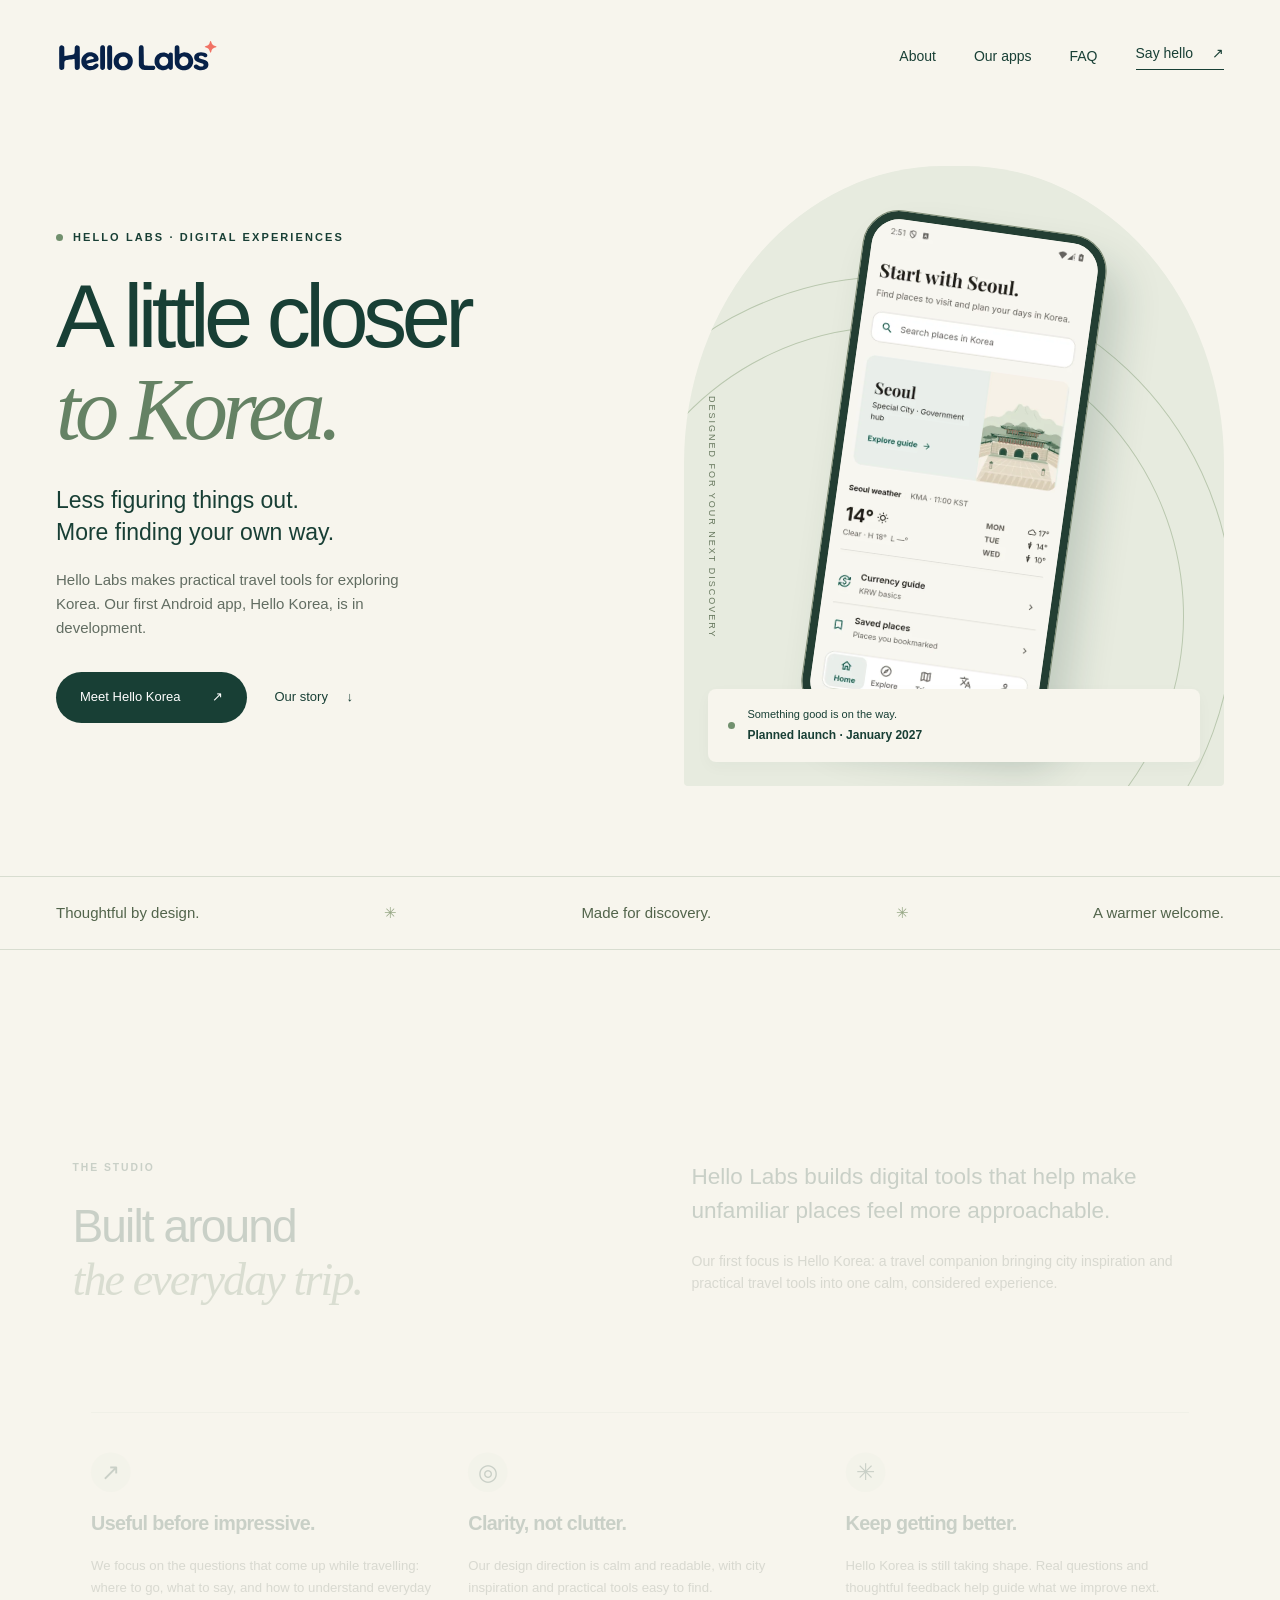
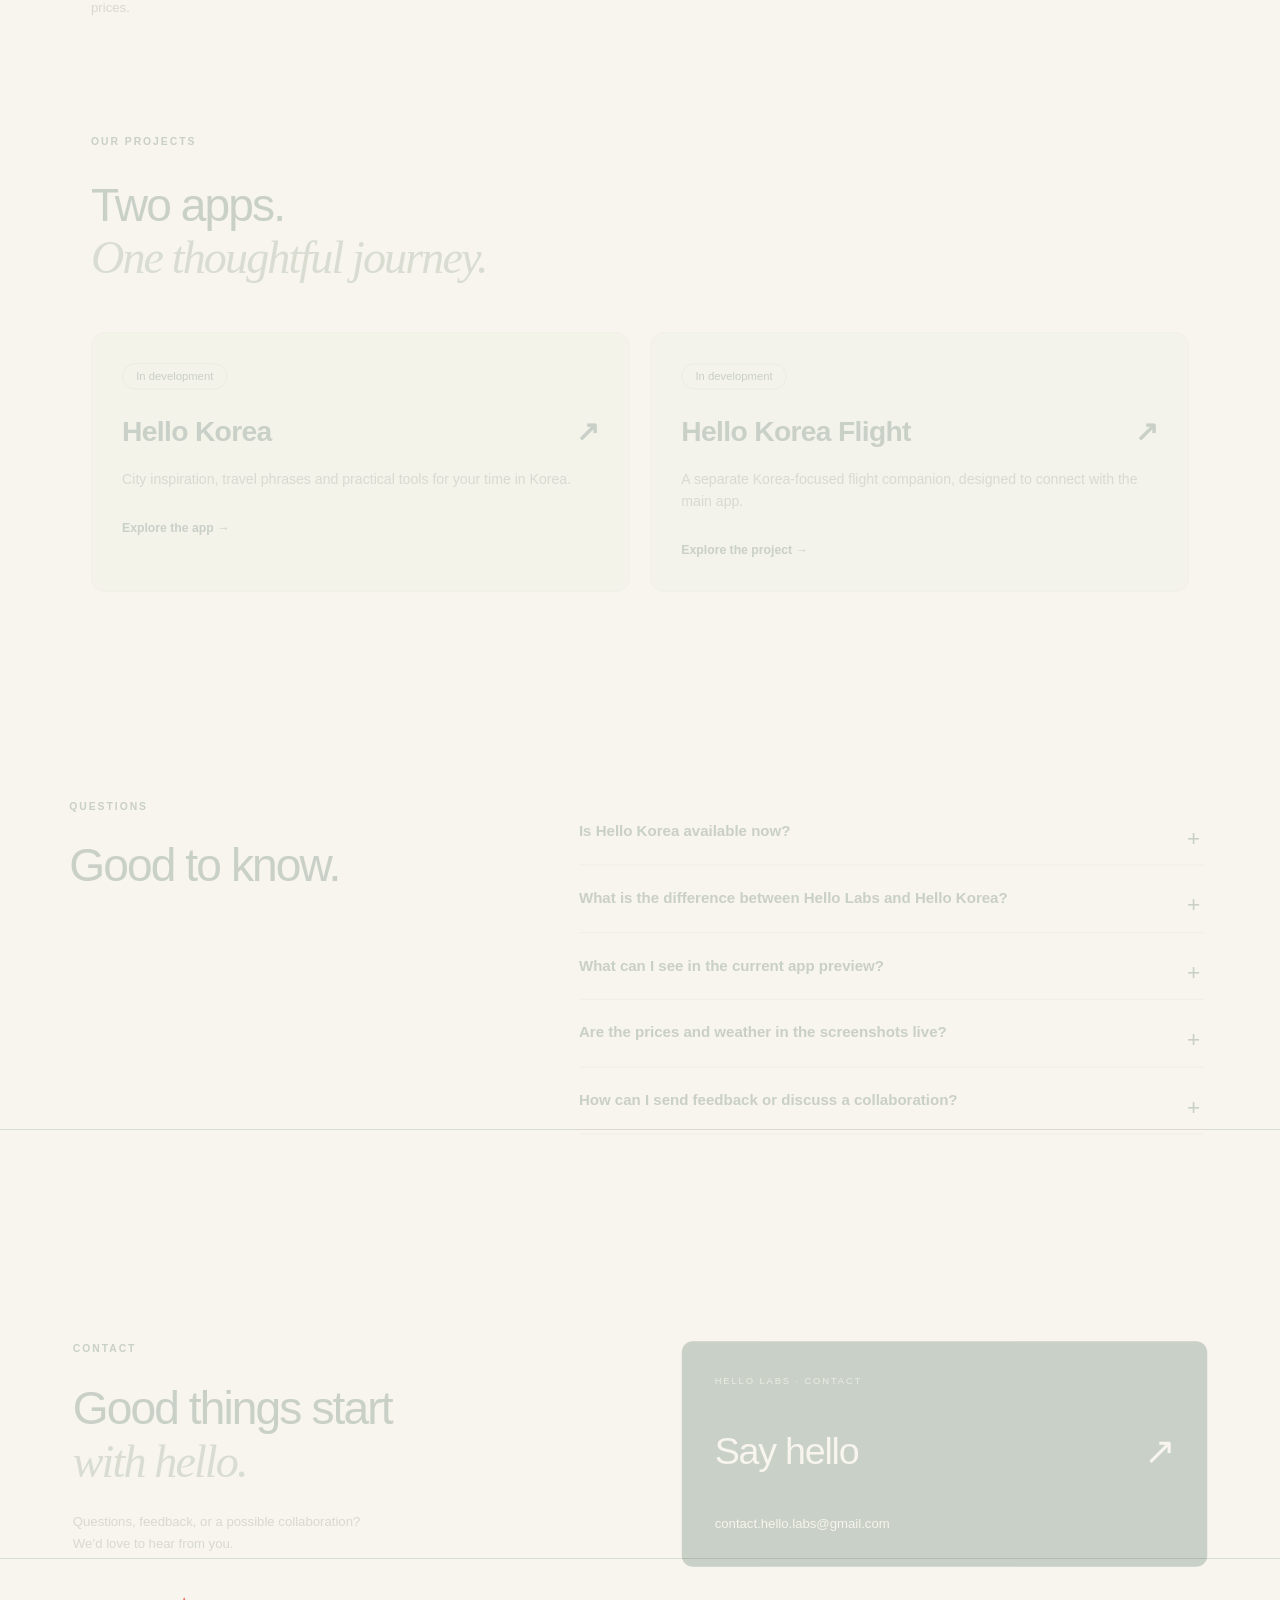
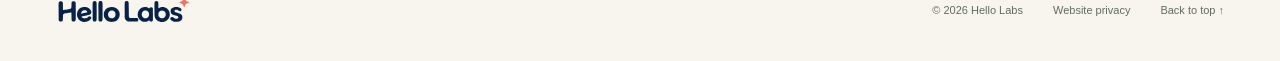
==== commit 0675ef24: "Make scroll motion legible and animate FAQ with Anime.js" ====
--- a/index.html
+++ b/index.html
@@ -7,4 +7,4 @@
 <section id="products" class="section portfolio"><p class="eyebrow">OUR PROJECTS</p><h2>Two apps.<br><em>One thoughtful journey.</em></h2><div class="portfolio-grid"><a class="project-card" href="hello-korea-app/"><span class="pill">In development</span><h3>Hello Korea <span aria-hidden="true">↗</span></h3><p>City inspiration, travel phrases and practical tools for your time in Korea.</p><strong>Explore the app →</strong></a><a class="project-card flight-card" href="hello-korea-flight/"><span class="pill">In development</span><h3>Hello Korea Flight <span aria-hidden="true">↗</span></h3><p>A separate Korea-focused flight companion, designed to connect with the main app.</p><strong>Explore the project →</strong></a></div></section>
 
 <section id="questions" class="faq section"><div><p class="eyebrow">QUESTIONS</p><h2>Good to know.</h2></div><div class="faq-items"><details><summary>Is Hello Korea available now?</summary><div><p>Not yet. Hello Korea is in development, with an Android launch planned for January 2027. The exact release date and final features may change. The screens on this website are development previews.</p></div></details><details><summary>What is the difference between Hello Labs and Hello Korea?</summary><div><p>Hello Labs is the team behind the product. Hello Korea is our Korea travel app project. This is the Hello Labs introduction website, not the app itself.</p></div></details><details><summary>What can I see in the current app preview?</summary><div><p>The previews show a city-focused home screen, a Korean phrase guide and a currency guide. They illustrate the current design and feature direction, rather than a guarantee that every function is ready for release.</p></div></details><details><summary>Are the prices and weather in the screenshots live?</summary><div><p>No. These are captured app screens, not live data on this website. Currency comparisons are for reference and do not guarantee the rate offered by a bank, card issuer or exchange provider.</p></div></details><details><summary>How can I send feedback or discuss a collaboration?</summary><div><p>Email <a href="mailto:contact.hello.labs@gmail.com">contact.hello.labs@gmail.com</a>. Tell us what you’re working on or what you’d like to see improved. If you share a screenshot, please remove account details and other personal information first.</p></div></details></div></section>
-<section id="contact" class="contact section"><div><p class="eyebrow">CONTACT</p><h2>Good things start<br><em>with hello.</em></h2><p>Questions, feedback, or a possible collaboration?<br>We’d love to hear from you.</p></div><a class="contact-card" href="mailto:contact.hello.labs@gmail.com"><span>HELLO LABS · CONTACT</span><strong>Say hello <span aria-hidden="true">↗</span></strong><span class="email">contact.hello.labs@gmail.com</span></a></section></main><footer><a class="brand footer-brand" href="#"><img src="assets/hello-labs-logo.svg" width="1080" height="240" alt="Hello Labs"></a><p>© 2026 Hello Labs</p><a href="privacy.html">Website privacy</a><a href="#main">Back to top ↑</a></footer><script src="assets/vendor/anime-4.2.2.min.js" defer></script><script src="motion.js?v=20261115-anime1" defer></script><script src="faq.js?v=20261115-accordion1" defer></script></body></html>
+<section id="contact" class="contact section"><div><p class="eyebrow">CONTACT</p><h2>Good things start<br><em>with hello.</em></h2><p>Questions, feedback, or a possible collaboration?<br>We’d love to hear from you.</p></div><a class="contact-card" href="mailto:contact.hello.labs@gmail.com"><span>HELLO LABS · CONTACT</span><strong>Say hello <span aria-hidden="true">↗</span></strong><span class="email">contact.hello.labs@gmail.com</span></a></section></main><footer><a class="brand footer-brand" href="#"><img src="assets/hello-labs-logo.svg" width="1080" height="240" alt="Hello Labs"></a><p>© 2026 Hello Labs</p><a href="privacy.html">Website privacy</a><a href="#main">Back to top ↑</a></footer><script src="assets/vendor/anime-4.2.2.min.js" defer></script><script src="motion.js?v=20261115-anime2" defer></script><script src="faq.js?v=20261115-anime2" defer></script></body></html>
